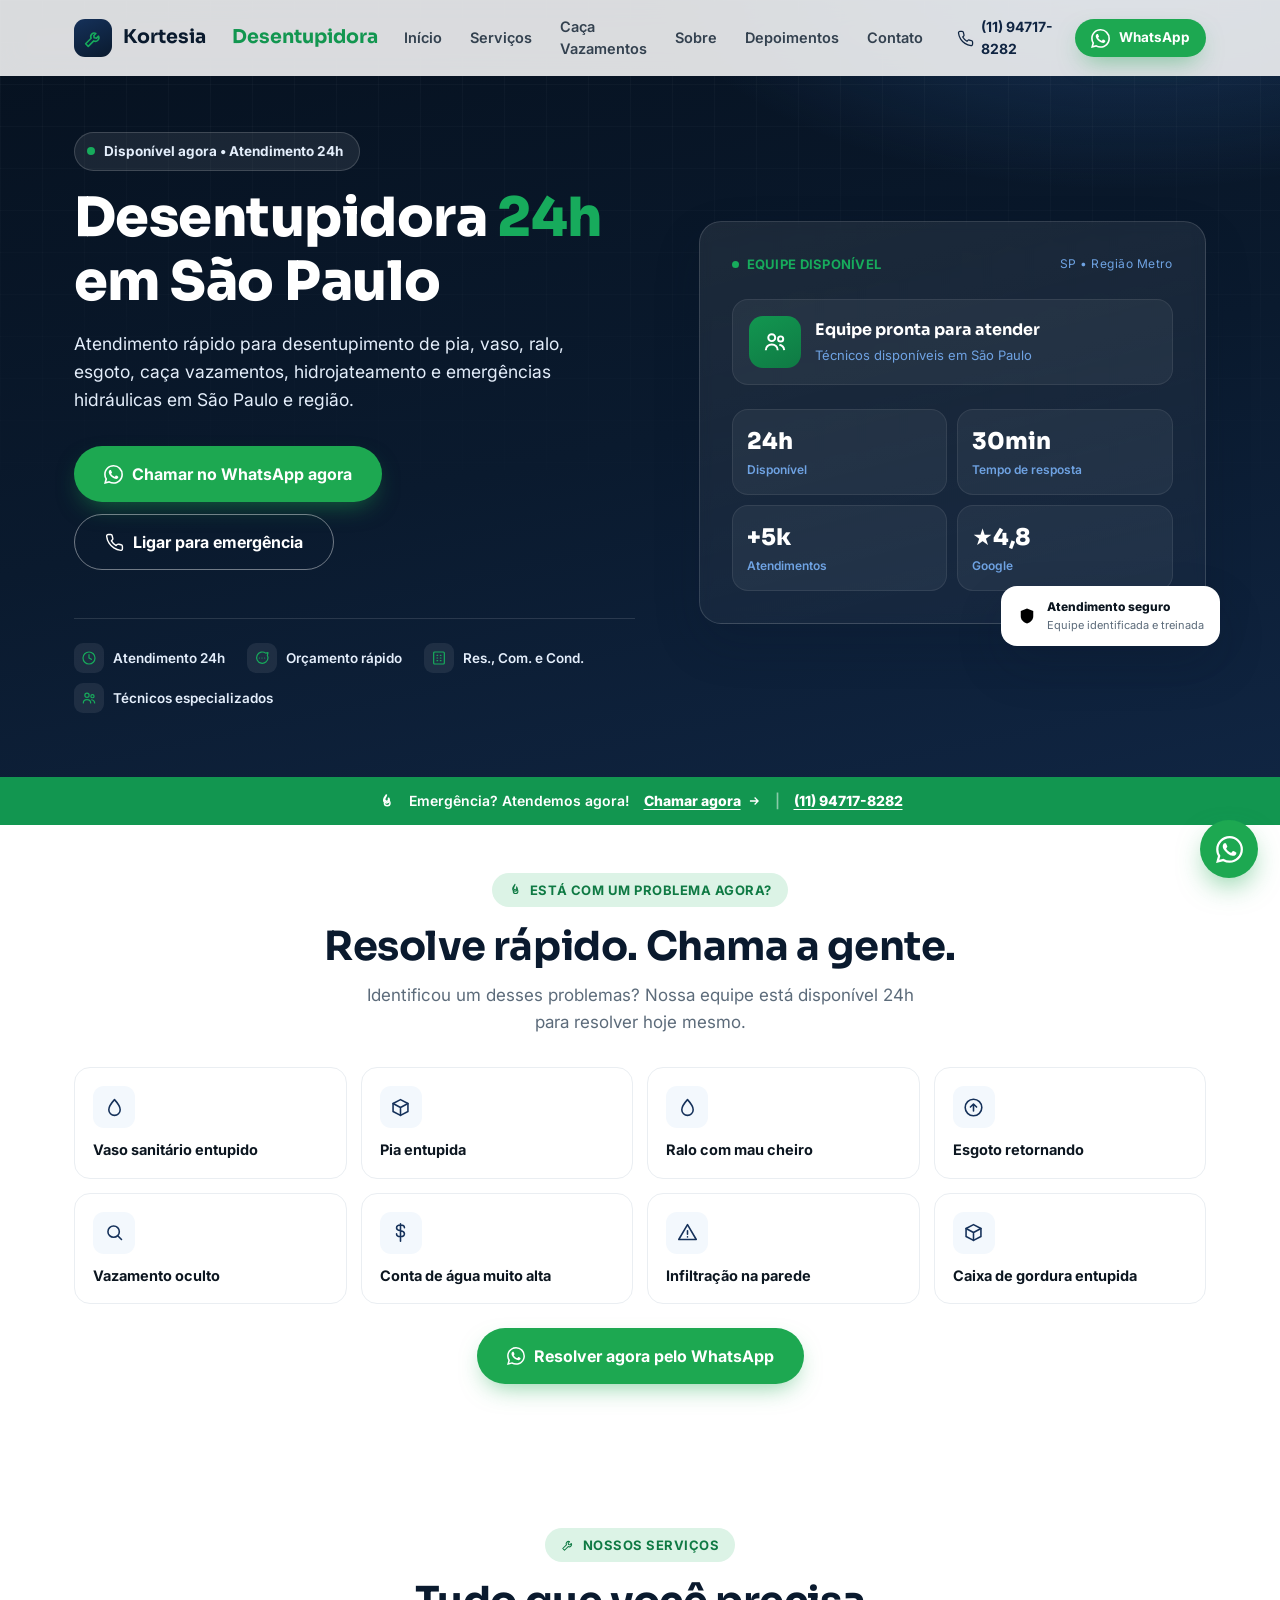
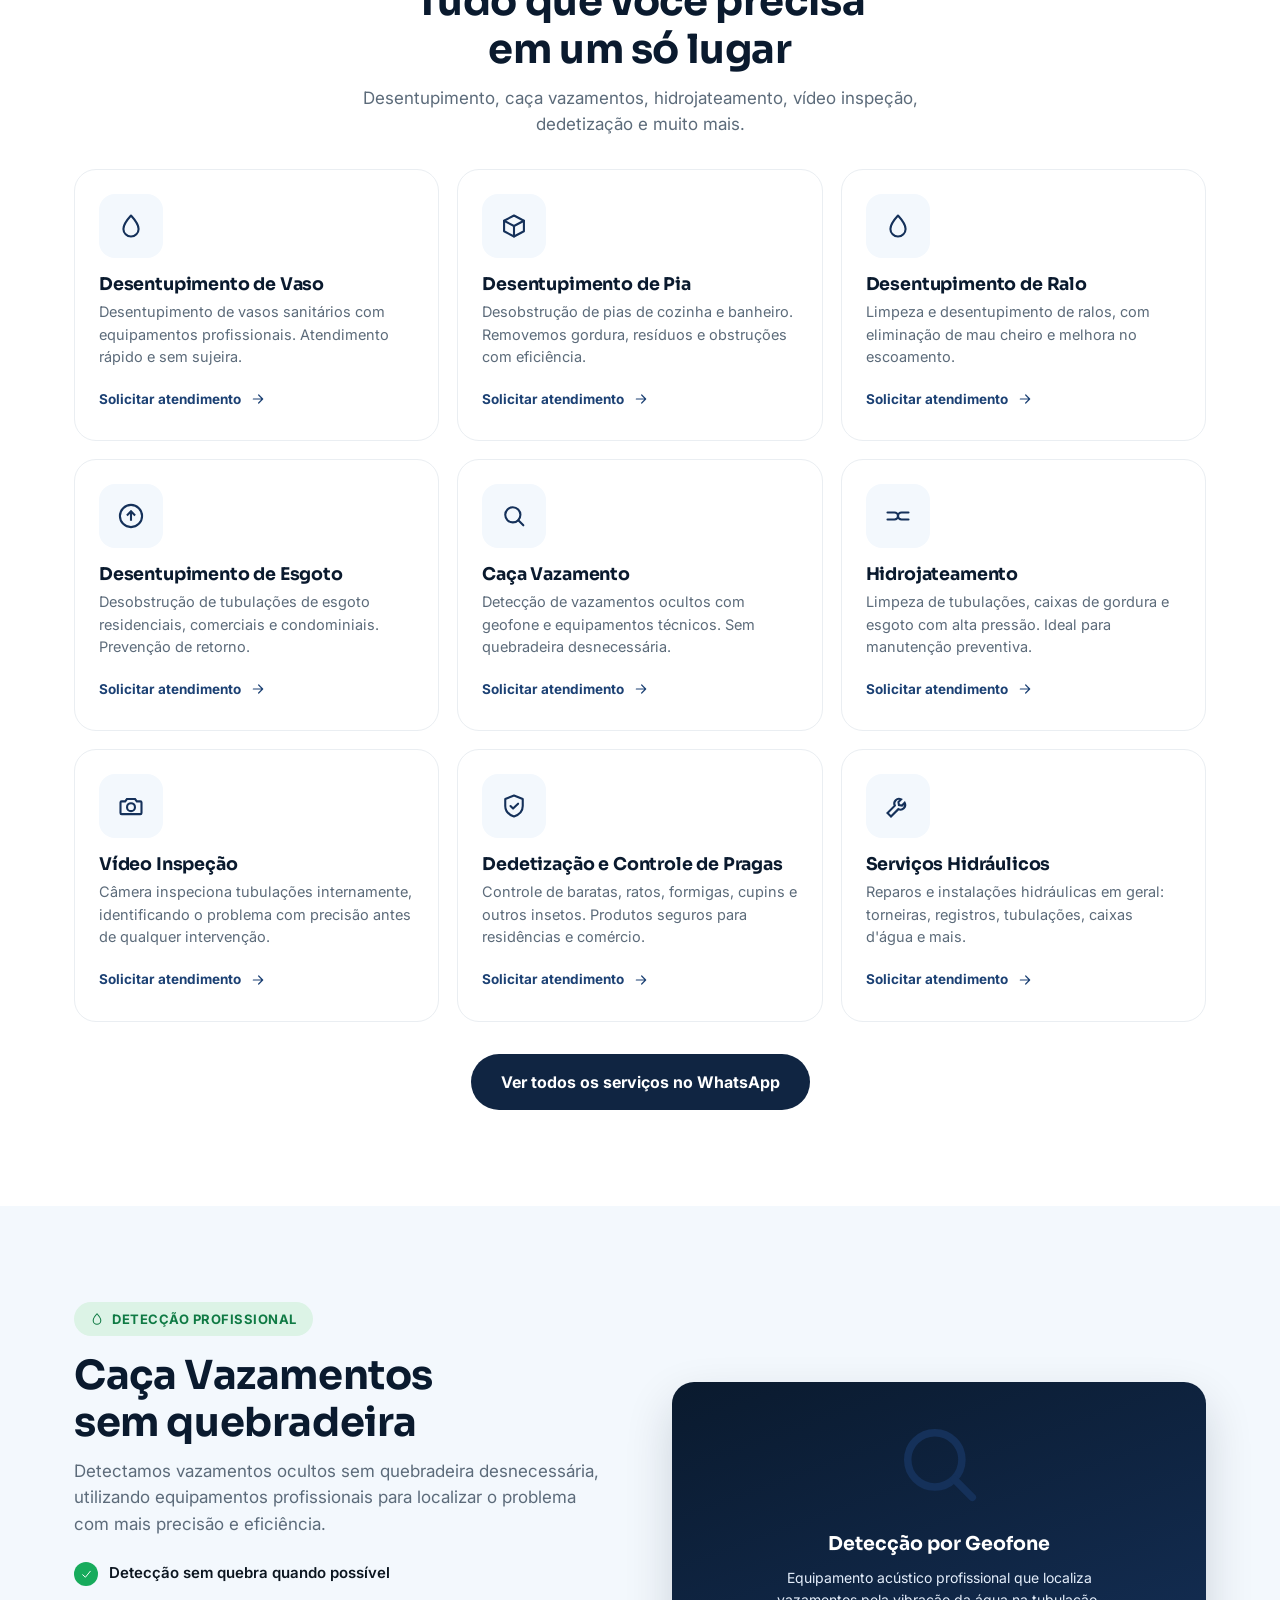
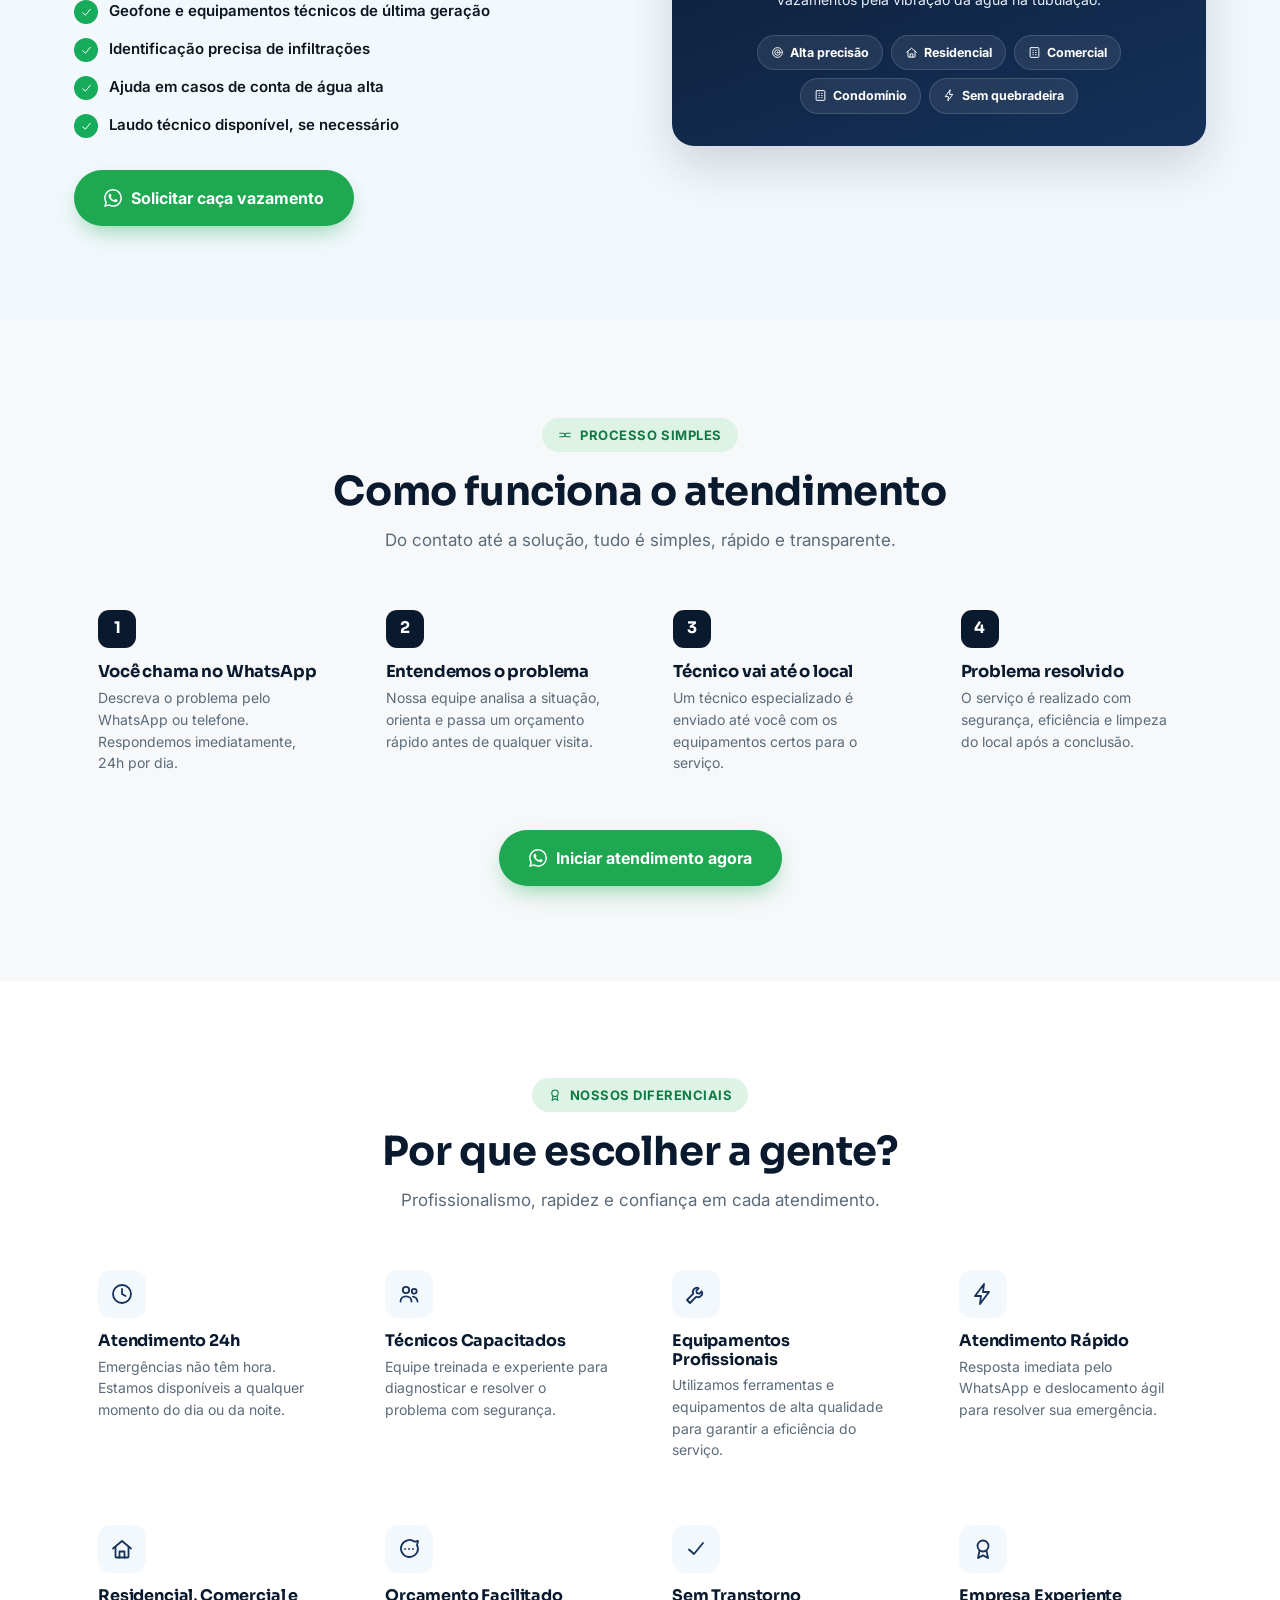
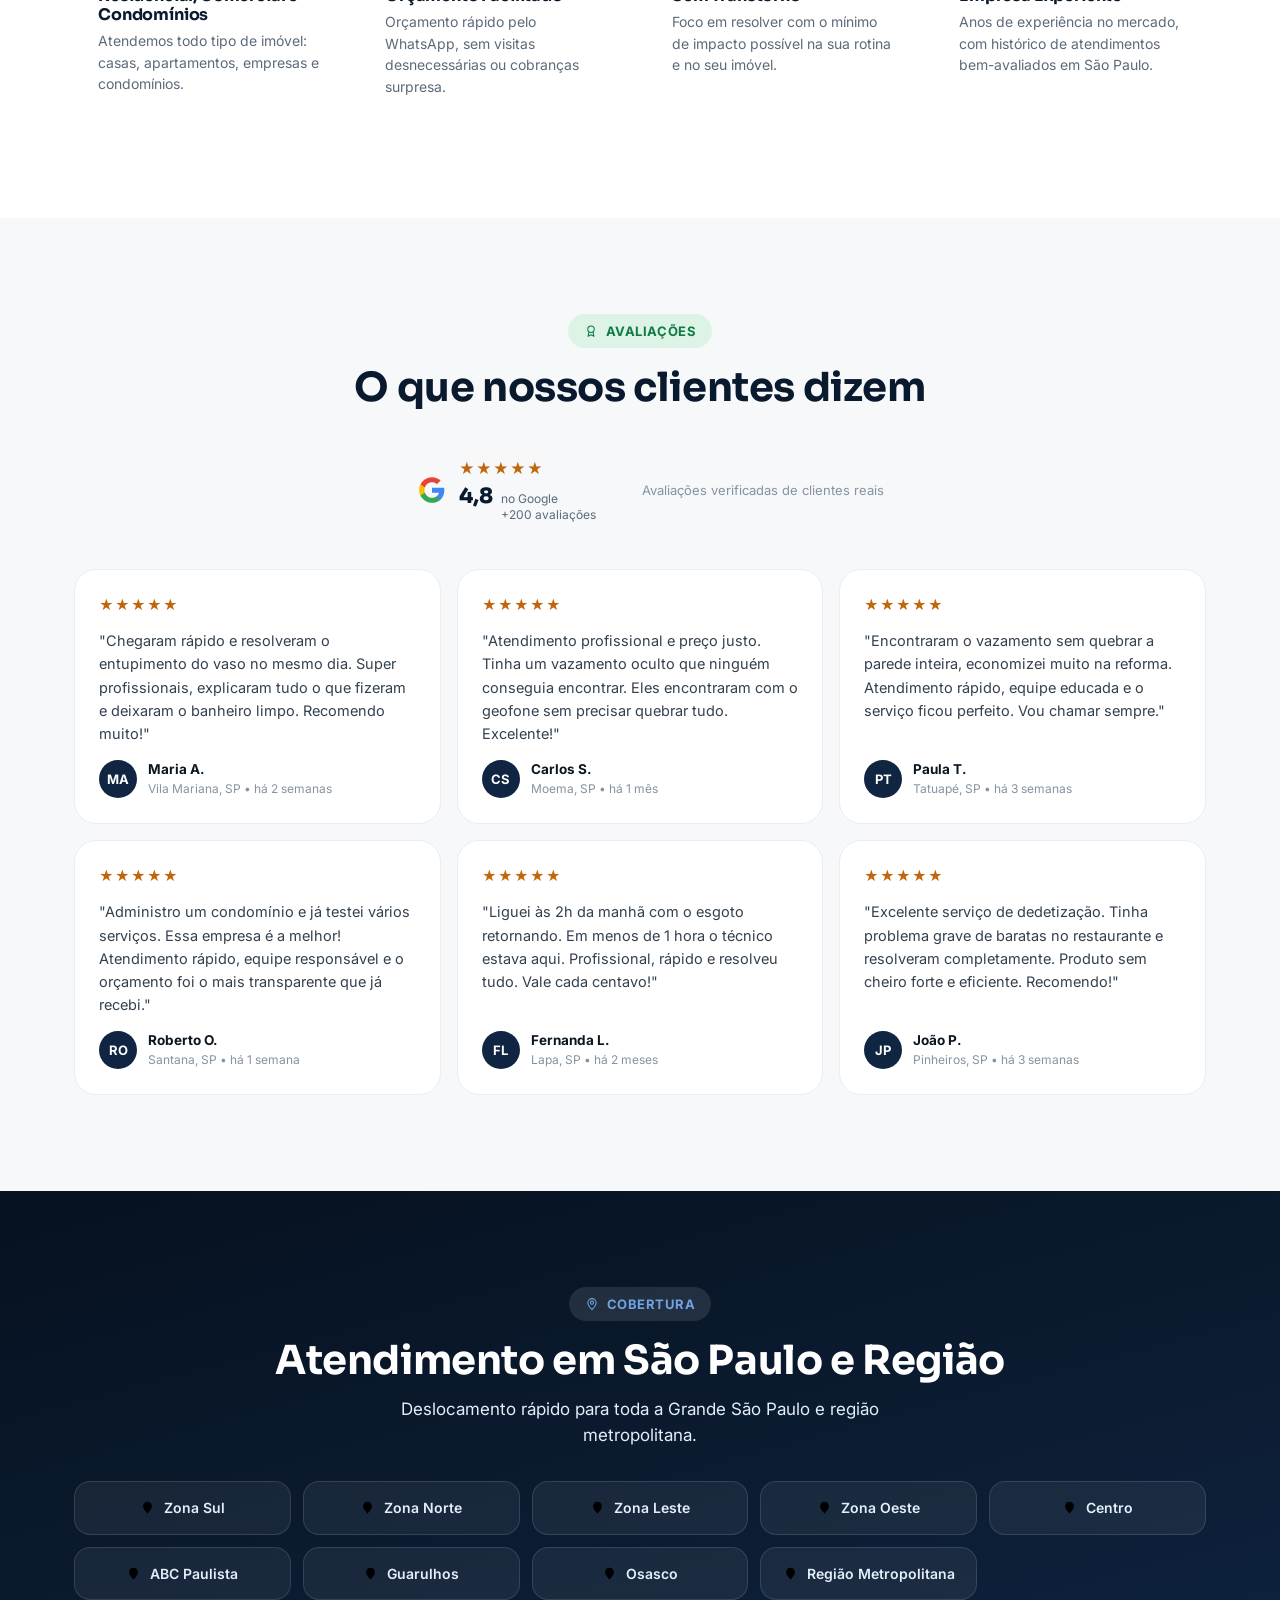
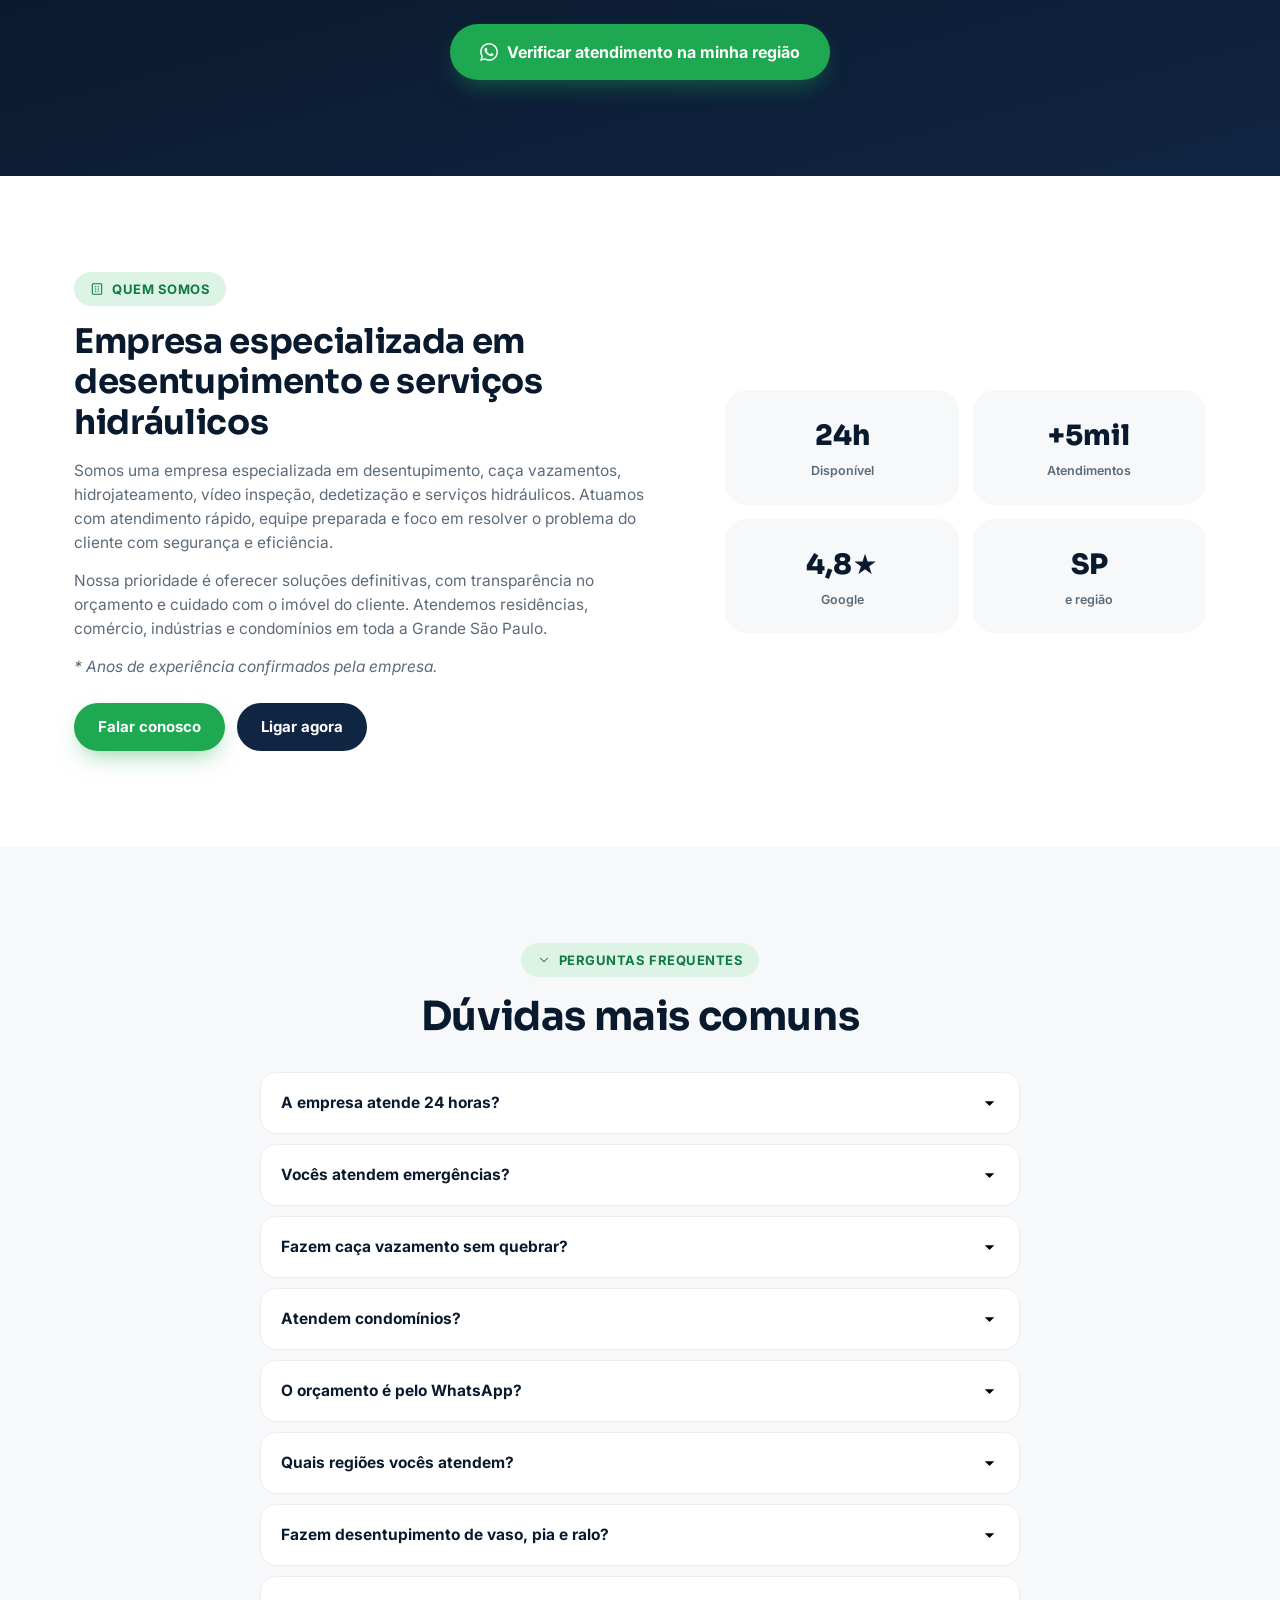
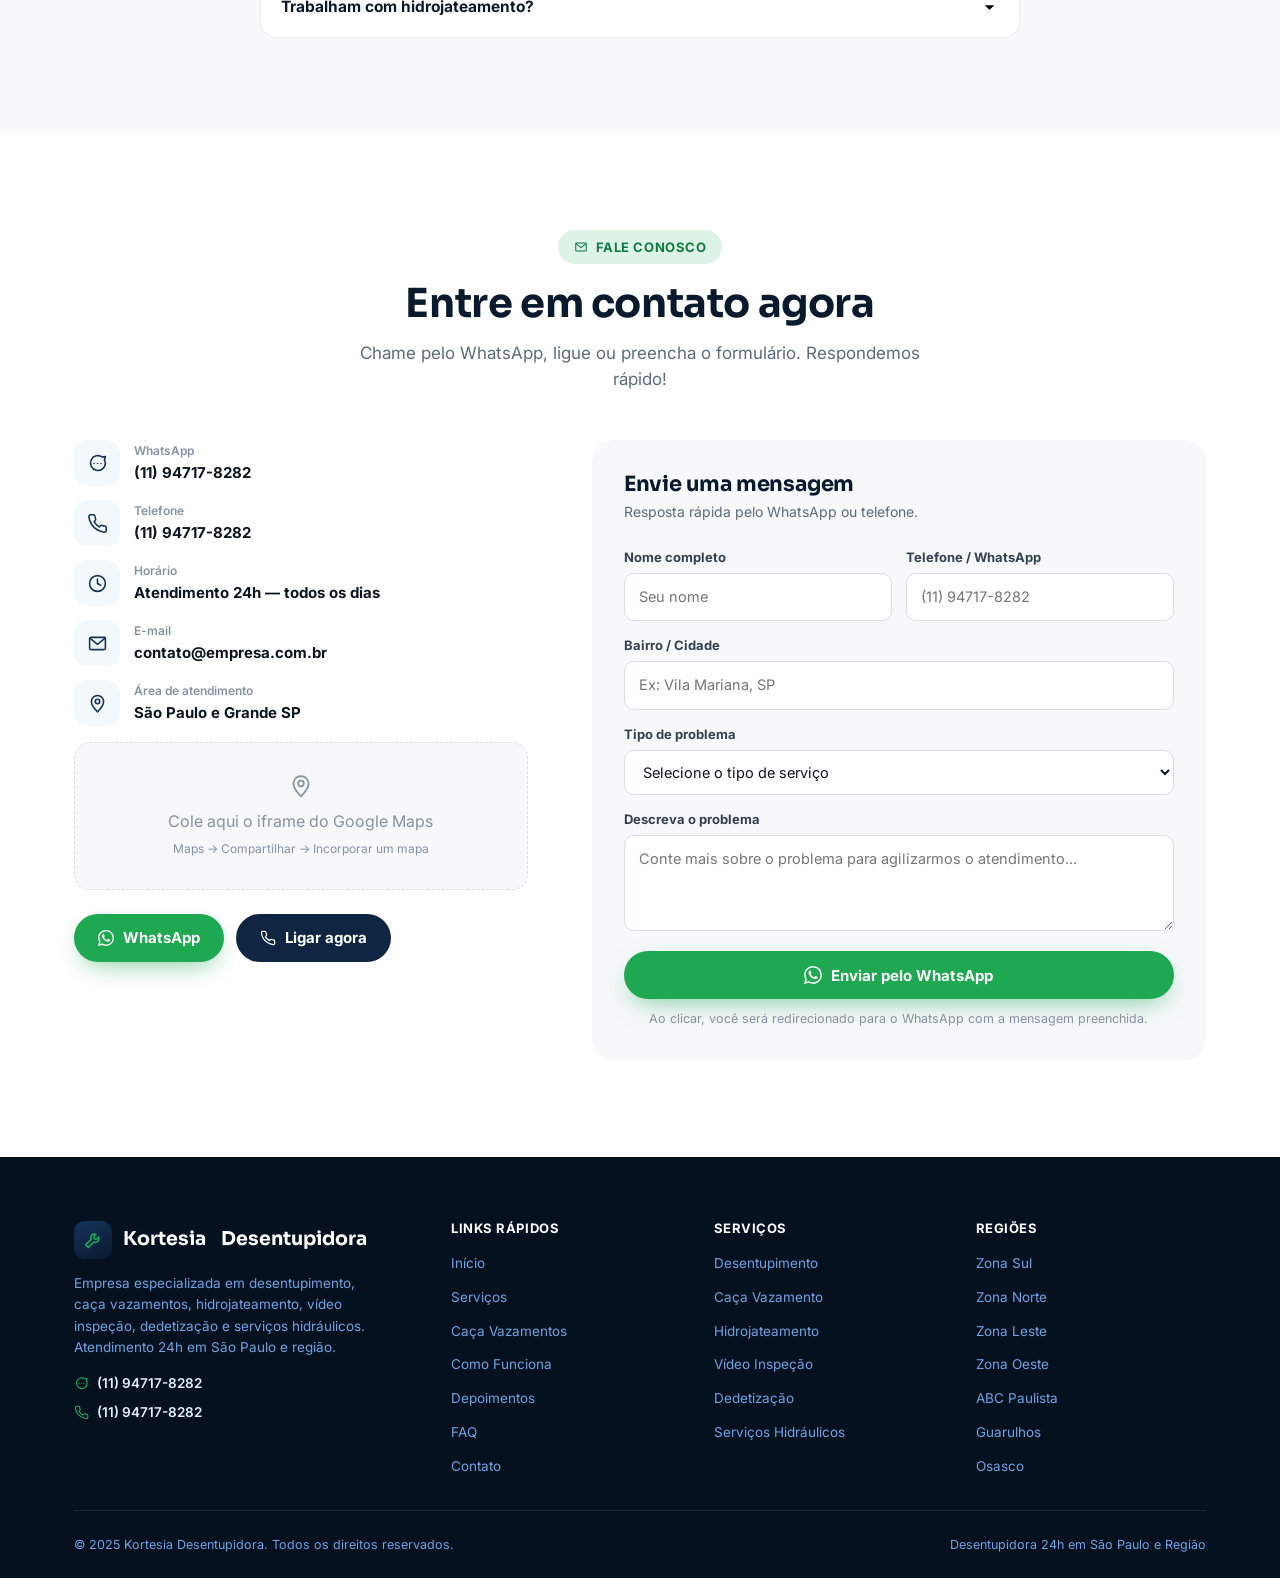
==== index.html @ 4e8996d7 "primeiro commit" ====
<!DOCTYPE html>
<html lang="pt-BR">
<head>
<meta charset="UTF-8" />
<meta name="viewport" content="width=device-width, initial-scale=1.0" />
<meta name="description" content="Desentupidora 24h em São Paulo. Desentupimento de vaso, pia, ralo, esgoto, caça vazamentos, hidrojateamento, vídeo inspeção e dedetização. Atendimento emergencial." />
<meta name="keywords" content="desentupidora 24h São Paulo, desentupidora perto de mim, caça vazamento São Paulo, desentupimento de vaso, desentupimento de pia, hidrojateamento, dedetização, controle de pragas, emergência hidráulica" />
<meta name="robots" content="index, follow" />
<meta property="og:title" content="Kortesia Desentupidora | Atendimento 24h em São Paulo" />
<meta property="og:description" content="Desentupimento, caça vazamentos, hidrojateamento e dedetização. Atendimento 24h em São Paulo e região." />
<meta property="og:type" content="website" />
<title>Kortesia Desentupidora | Atendimento 24h em São Paulo</title>
<link rel="preconnect" href="https://fonts.googleapis.com" />
<link rel="preconnect" href="https://fonts.gstatic.com" crossorigin />
<link href="https://fonts.googleapis.com/css2?family=Sora:wght@500;600;700;800&family=Inter:wght@400;500;600;700;800&display=swap" rel="stylesheet" />

<link rel="stylesheet" href="./src/css/variables.css" />
<link rel="stylesheet" href="./src/css/reset.css" />
<link rel="stylesheet" href="./src/css/base.css" />
<link rel="stylesheet" href="./src/css/layout.css" />
<link rel="stylesheet" href="./src/css/components.css" />
<link rel="stylesheet" href="./src/css/home.css" />
<link rel="stylesheet" href="./src/css/responsive.css" />
</head>
<body>

<!-- ============================================================
     SPRITE DE ÍCONES (SVG reutilizáveis — substitui emojis)
============================================================ -->
<svg class="u-inline-style-1" aria-hidden="true">
  <symbol id="i-clock" viewBox="0 0 24 24"><circle cx="12" cy="12" r="9"/><path d="M12 7v5l3.5 2"/></symbol>
  <symbol id="i-chat" viewBox="0 0 24 24"><path d="M21 11.5a8.5 8.5 0 1 1-3.4-6.8L21 4l-1 4.3a8.4 8.4 0 0 1 1 3.2Z"/><path d="M8 12h.01M12 12h.01M16 12h.01"/></symbol>
  <symbol id="i-phone" viewBox="0 0 24 24"><path d="M22 16.92v3a2 2 0 0 1-2.18 2 19.79 19.79 0 0 1-8.63-3.07 19.5 19.5 0 0 1-6-6A19.79 19.79 0 0 1 2.12 4.18 2 2 0 0 1 4.11 2h3a2 2 0 0 1 2 1.72c.13.96.36 1.9.7 2.81a2 2 0 0 1-.45 2.11L8.09 9.91a16 16 0 0 0 6 6l1.27-1.27a2 2 0 0 1 2.11-.45c.91.34 1.85.57 2.81.7A2 2 0 0 1 22 16.92Z"/></symbol>
  <symbol id="i-building" viewBox="0 0 24 24"><rect x="4" y="3" width="16" height="18" rx="1.5"/><path d="M9 8h1M14 8h1M9 12h1M14 12h1M9 16h1M14 16h1"/></symbol>
  <symbol id="i-users" viewBox="0 0 24 24"><circle cx="9" cy="8" r="3.2"/><path d="M3.5 19.5c0-3 2.5-5.2 5.5-5.2s5.5 2.2 5.5 5.2"/><circle cx="17.2" cy="9.2" r="2.4"/><path d="M16 14.6c2.4.4 4.2 2.2 4.5 4.9"/></symbol>
  <symbol id="i-tool" viewBox="0 0 24 24"><path d="M14.7 6.3a4 4 0 0 0-5.4 5.4L3 18l3 3 6.3-6.3a4 4 0 0 0 5.4-5.4l-2.3 2.3-2.6-.4-.4-2.6 2.3-2.3Z"/></symbol>
  <symbol id="i-bolt" viewBox="0 0 24 24"><path d="M13 2 4 14h6l-1 8 9-12h-6l1-8Z"/></symbol>
  <symbol id="i-home" viewBox="0 0 24 24"><path d="M3 11.5 12 4l9 7.5"/><path d="M5.5 10v9.5A1 1 0 0 0 6.5 20.5h11a1 1 0 0 0 1-1V10"/><path d="M9.5 20.5v-6h5v6"/></symbol>
  <symbol id="i-check" viewBox="0 0 24 24"><path d="M5 12.5 10 17l9-11"/></symbol>
  <symbol id="i-shield" viewBox="0 0 24 24"><path d="M12 3 4.5 6v6c0 5 3.5 7.6 7.5 9 4-1.4 7.5-4 7.5-9V6L12 3Z"/><path d="M9 12l2.2 2.2L15.5 10"/></symbol>
  <symbol id="i-award" viewBox="0 0 24 24"><circle cx="12" cy="9" r="5.5"/><path d="M8.5 13.8 7 21l5-2.6L17 21l-1.5-7.2"/></symbol>
  <symbol id="i-search" viewBox="0 0 24 24"><circle cx="11" cy="11" r="6.5"/><path d="M20 20l-4.3-4.3"/></symbol>
  <symbol id="i-droplet" viewBox="0 0 24 24"><path d="M12 3s6.5 7.1 6.5 11.5a6.5 6.5 0 0 1-13 0C5.5 10.1 12 3 12 3Z"/></symbol>
  <symbol id="i-alert" viewBox="0 0 24 24"><path d="M12 3 2 20h20L12 3Z"/><path d="M12 10v4M12 17h.01"/></symbol>
  <symbol id="i-dollar" viewBox="0 0 24 24"><path d="M12 2v20M16.5 6.5c0-1.9-2-3-4.5-3s-4.5 1.3-4.5 3.3 2 2.7 4.5 3.2 4.5 1.3 4.5 3.3-2 3.3-4.5 3.3-4.5-1.1-4.5-3"/></symbol>
  <symbol id="i-box" viewBox="0 0 24 24"><path d="M3.5 7.5 12 3l8.5 4.5v9L12 21l-8.5-4.5v-9Z"/><path d="M3.5 7.5 12 12l8.5-4.5M12 12v9"/></symbol>
  <symbol id="i-arrowup" viewBox="0 0 24 24"><circle cx="12" cy="12" r="9.5"/><path d="M12 16V8M8.5 11.5 12 8l3.5 3.5"/></symbol>
  <symbol id="i-camera" viewBox="0 0 24 24"><path d="M4 8h3l1.5-2h7L17 8h3a1 1 0 0 1 1 1v9a1 1 0 0 1-1 1H4a1 1 0 0 1-1-1V9a1 1 0 0 1 1-1Z"/><circle cx="12" cy="13" r="3.4"/></symbol>
  <symbol id="i-mail" viewBox="0 0 24 24"><rect x="3" y="5" width="18" height="14" rx="1.5"/><path d="M4 6.5 12 13l8-6.5"/></symbol>
  <symbol id="i-pin" viewBox="0 0 24 24"><path d="M12 21.5S5 14.8 5 9.8a7 7 0 0 1 14 0c0 5-7 11.7-7 11.7Z"/><circle cx="12" cy="9.7" r="2.6"/></symbol>
  <symbol id="i-chevron" viewBox="0 0 24 24"><path d="M6 9l6 6 6-6"/></symbol>
  <symbol id="i-arrow-right" viewBox="0 0 24 24"><path d="M5 12h14M13 6l6 6-6 6"/></symbol>
  <symbol id="i-cpipe" viewBox="0 0 24 24"><path d="M3 9h6a3 3 0 0 1 3 3v0a3 3 0 0 0 3 3h6"/><path d="M3 15h6a3 3 0 0 0 3-3v0a3 3 0 0 1 3-3h6"/></symbol>
  <symbol id="i-target" viewBox="0 0 24 24"><circle cx="12" cy="12" r="9"/><circle cx="12" cy="12" r="5"/><circle cx="12" cy="12" r="1"/></symbol>
  <symbol id="i-fire" viewBox="0 0 24 24"><path d="M12 2c-1.2 3-4 4.4-4 8a4 4 0 0 0 8 0c0-1.6-.7-2.5-1.3-3.4.6 2 .2 3.4-1 4.4a2.6 2.6 0 0 1-4.2-2c0-2.3 2.5-4.2 2.5-7Z"/><path d="M9 14a4 4 0 1 0 8 0c0-1-.4-1.8-.9-2.6"/></symbol>
  <symbol id="i-whatsapp" viewBox="0 0 24 24" fill="currentColor"><path d="M17.472 14.382c-.297-.149-1.758-.867-2.03-.967-.273-.099-.471-.148-.67.15-.197.297-.767.966-.94 1.164-.173.199-.347.223-.644.075-.297-.15-1.255-.463-2.39-1.475-.883-.788-1.48-1.761-1.653-2.059-.173-.297-.018-.458.13-.606.134-.133.298-.347.446-.52.149-.174.198-.298.298-.497.099-.198.05-.371-.025-.52-.075-.149-.669-1.612-.916-2.207-.242-.579-.487-.5-.669-.51-.173-.008-.371-.01-.57-.01-.198 0-.52.074-.792.372-.272.297-1.04 1.016-1.04 2.479 0 1.462 1.065 2.875 1.213 3.074.149.198 2.096 3.2 5.077 4.487.709.306 1.262.489 1.694.625.712.227 1.36.195 1.871.118.571-.085 1.758-.719 2.006-1.413.248-.694.248-1.289.173-1.413-.074-.124-.272-.198-.57-.347m-5.421 7.403h-.004a9.87 9.87 0 0 1-5.031-1.378l-.361-.214-3.741.982.998-3.648-.235-.374a9.86 9.86 0 0 1-1.51-5.26c.001-5.45 4.436-9.884 9.888-9.884 2.64 0 5.122 1.03 6.988 2.898a9.825 9.825 0 0 1 2.893 6.994c-.003 5.45-4.437 9.884-9.885 9.884m8.413-18.297A11.815 11.815 0 0 0 12.05 0C5.495 0 .16 5.335.157 11.892c0 2.096.547 4.142 1.588 5.945L.057 24l6.305-1.654a11.882 11.882 0 0 0 5.683 1.448h.005c6.554 0 11.89-5.335 11.893-11.893a11.821 11.821 0 0 0-3.48-8.413Z"/></symbol>
</svg>

<!-- ============================================================
     HEADER FIXO
============================================================ -->
<header id="header">
  <div class="container">
    <div class="header-inner">
      <a href="#hero" class="logo" aria-label="Ir para o início">
        <div class="logo-icon"><svg class="ico u-inline-style-2"><use href="#i-tool"/></svg></div>
        <span>Kortesia</span>&nbsp;<span class="accent">Desentupidora</span>
      </a>

      <nav aria-label="Menu principal">
        <a href="#hero">Início</a>
        <a href="#services">Serviços</a>
        <a href="#leak">Caça Vazamentos</a>
        <a href="#about">Sobre</a>
        <a href="#testimonials">Depoimentos</a>
        <a href="#contact">Contato</a>
      </nav>

      <div class="header-actions">
        <a href="#" data-phone-link class="header-phone" aria-label="Ligar agora">
          <svg class="ico"><use href="#i-phone"/></svg>
          <span data-phone-display></span>
        </a>
        <a href="#" data-whatsapp-message="Olá! Preciso de um orçamento." class="btn btn-whatsapp btn-sm" target="_blank" rel="noopener">
          <svg class="ico u-inline-style-3"><use href="#i-whatsapp"/></svg>
          <span>WhatsApp</span>
        </a>
        <button class="hamburger" id="hamburger" aria-label="Abrir menu" aria-expanded="false" aria-controls="mobileMenu">
          <span></span><span></span><span></span>
        </button>
      </div>
    </div>
  </div>
</header>

<!-- Mobile Menu -->
<div class="mobile-menu" id="mobileMenu" role="navigation" aria-label="Menu mobile" aria-hidden="true">
  <a href="#hero"><svg class="ico"><use href="#i-home"/></svg> Início</a>
  <a href="#services"><svg class="ico"><use href="#i-tool"/></svg> Serviços</a>
  <a href="#leak"><svg class="ico"><use href="#i-search"/></svg> Caça Vazamentos</a>
  <a href="#howit"><svg class="ico"><use href="#i-cpipe"/></svg> Como Funciona</a>
  <a href="#about"><svg class="ico"><use href="#i-building"/></svg> Sobre Nós</a>
  <a href="#testimonials"><svg class="ico"><use href="#i-award"/></svg> Depoimentos</a>
  <a href="#regions"><svg class="ico"><use href="#i-pin"/></svg> Regiões</a>
  <a href="#faq"><svg class="ico"><use href="#i-chevron"/></svg> FAQ</a>
  <a href="#contact"><svg class="ico"><use href="#i-mail"/></svg> Contato</a>
  <div class="mobile-menu-actions">
    <a href="#" data-whatsapp-message="Olá! Preciso de um orçamento." class="btn btn-whatsapp" target="_blank" rel="noopener">
      <svg class="ico u-inline-style-3"><use href="#i-whatsapp"/></svg> Chamar no WhatsApp
    </a>
    <a href="#" data-phone-link class="btn btn-phone">
      <svg class="ico"><use href="#i-phone"/></svg> Ligar agora: <span data-phone-display></span>
    </a>
  </div>
</div>

<!-- ============================================================
     HERO
============================================================ -->
<section id="hero">
  <div class="container">
    <div class="hero-inner">
      <div class="hero-content">
        <div class="hero-badge">
          <span class="dot"></span>
          Disponível agora • Atendimento 24h
        </div>

        <h1>Desentupidora <span>24h</span><br>em São Paulo</h1>

        <p class="hero-sub">
          Atendimento rápido para desentupimento de pia, vaso, ralo, esgoto, caça vazamentos, hidrojateamento e emergências hidráulicas em São Paulo e região.
        </p>

        <div class="hero-ctas">
          <a href="#" data-whatsapp-message="Olá! Preciso de atendimento urgente." class="btn btn-whatsapp btn-lg" target="_blank" rel="noopener">
            <svg class="u-inline-style-4"><use href="#i-whatsapp"/></svg>
            Chamar no WhatsApp agora
          </a>
          <a href="#" data-phone-link class="btn btn-outline btn-lg">
            <svg class="ico"><use href="#i-phone"/></svg>
            Ligar para emergência
          </a>
        </div>

        <div class="trust-badges">
          <div class="trust-item"><div class="trust-icon"><svg class="ico u-inline-style-5"><use href="#i-clock"/></svg></div>Atendimento 24h</div>
          <div class="trust-item"><div class="trust-icon"><svg class="ico u-inline-style-5"><use href="#i-chat"/></svg></div>Orçamento rápido</div>
          <div class="trust-item"><div class="trust-icon"><svg class="ico u-inline-style-5"><use href="#i-building"/></svg></div>Res., Com. e Cond.</div>
          <div class="trust-item"><div class="trust-icon"><svg class="ico u-inline-style-5"><use href="#i-users"/></svg></div>Técnicos especializados</div>
        </div>
      </div>

      <div class="hero-visual" aria-hidden="true">
        <div class="hero-card-main">
          <div class="panel-top">
            <div class="panel-status"><span class="dot"></span>EQUIPE DISPONÍVEL</div>
            <div class="panel-id">SP • Região Metro</div>
          </div>
          <div class="panel-tech">
            <div class="panel-tech-avatar"><svg class="u-inline-style-6"><use href="#i-users"/></svg></div>
            <div>
              <div class="panel-tech-title">Equipe pronta para atender</div>
              <div class="panel-tech-sub">Técnicos disponíveis em São Paulo</div>
            </div>
          </div>
          <div class="hero-stat-grid">
            <div class="hero-stat"><div class="num">24h</div><div class="lbl">Disponível</div></div>
            <div class="hero-stat"><div class="num">30min</div><div class="lbl">Tempo de resposta</div></div>
            <div class="hero-stat"><div class="num">+5k</div><div class="lbl">Atendimentos</div></div>
            <div class="hero-stat"><div class="num">★4,8</div><div class="lbl">Google</div></div>
          </div>
        </div>
        <div class="hero-card-float">
          <svg><use href="#i-shield"/></svg>
          <div><div class="t">Atendimento seguro</div><div class="s">Equipe identificada e treinada</div></div>
        </div>
      </div>
    </div>
  </div>
</section>

<!-- Urgency Strip -->
<div class="urgency-strip">
  <div class="urgency-inner">
    <svg class="u-inline-style-7"><use href="#i-fire"/></svg>
    <span>Emergência? Atendemos agora!</span>
    <a href="#" data-whatsapp-message="Emergência! Preciso de atendimento imediato." target="_blank" rel="noopener" class="urgency-link">
      Chamar agora <svg class="u-inline-style-8"><use href="#i-arrow-right"/></svg>
    </a>
    <span class="urgency-divider">|</span>
    <a href="#" data-phone-link class="urgency-phone"><span data-phone-display></span></a>
  </div>
</div>

<!-- ============================================================
     SEÇÃO DE EMERGÊNCIA
============================================================ -->
<section id="emergency" class="section-sm">
  <div class="container">
    <div class="text-center section-head">
      <div class="eyebrow"><svg class="ico u-inline-style-9"><use href="#i-fire"/></svg>Está com um problema agora?</div>
      <h2 class="section-title">Resolve rápido. Chama a gente.</h2>
      <p class="section-subtitle section-subtitle--center">
        Identificou um desses problemas? Nossa equipe está disponível 24h para resolver hoje mesmo.
      </p>
    </div>

    <div class="emergency-grid reveal-stagger reveal">
      <div class="emergency-card"><div class="emergency-card-icon"><svg class="ico"><use href="#i-droplet"/></svg></div><div class="emergency-card-text">Vaso sanitário entupido</div></div>
      <div class="emergency-card"><div class="emergency-card-icon"><svg class="ico"><use href="#i-box"/></svg></div><div class="emergency-card-text">Pia entupida</div></div>
      <div class="emergency-card"><div class="emergency-card-icon"><svg class="ico"><use href="#i-droplet"/></svg></div><div class="emergency-card-text">Ralo com mau cheiro</div></div>
      <div class="emergency-card"><div class="emergency-card-icon"><svg class="ico"><use href="#i-arrowup"/></svg></div><div class="emergency-card-text">Esgoto retornando</div></div>
      <div class="emergency-card"><div class="emergency-card-icon"><svg class="ico"><use href="#i-search"/></svg></div><div class="emergency-card-text">Vazamento oculto</div></div>
      <div class="emergency-card"><div class="emergency-card-icon"><svg class="ico"><use href="#i-dollar"/></svg></div><div class="emergency-card-text">Conta de água muito alta</div></div>
      <div class="emergency-card"><div class="emergency-card-icon"><svg class="ico"><use href="#i-alert"/></svg></div><div class="emergency-card-text">Infiltração na parede</div></div>
      <div class="emergency-card"><div class="emergency-card-icon"><svg class="ico"><use href="#i-box"/></svg></div><div class="emergency-card-text">Caixa de gordura entupida</div></div>
    </div>

    <div class="text-center mt-32">
      <a href="#" data-whatsapp-message="Olá! Tenho um problema e preciso de ajuda." class="btn btn-whatsapp btn-lg" target="_blank" rel="noopener">
        <svg class="u-inline-style-10"><use href="#i-whatsapp"/></svg>
        Resolver agora pelo WhatsApp
      </a>
    </div>
  </div>
</section>

<!-- ============================================================
     SERVIÇOS
============================================================ -->
<section id="services" class="section">
  <div class="container">
    <div class="text-center section-head">
      <div class="eyebrow"><svg class="ico u-inline-style-9"><use href="#i-tool"/></svg>Nossos Serviços</div>
      <h2 class="section-title">Tudo que você precisa<br>em um só lugar</h2>
      <p class="section-subtitle section-subtitle--center">
        Desentupimento, caça vazamentos, hidrojateamento, vídeo inspeção, dedetização e muito mais.
      </p>
    </div>

    <div class="services-grid reveal-stagger reveal">
      <div class="service-card">
        <div class="service-icon-wrap"><svg class="ico"><use href="#i-droplet"/></svg></div>
        <h3>Desentupimento de Vaso</h3>
        <p>Desentupimento de vasos sanitários com equipamentos profissionais. Atendimento rápido e sem sujeira.</p>
        <a href="#" data-whatsapp-message="Preciso de desentupimento de vaso sanitário." class="btn btn-ghost btn-sm" target="_blank" rel="noopener">Solicitar atendimento <svg class="ico"><use href="#i-arrow-right"/></svg></a>
      </div>

      <div class="service-card">
        <div class="service-icon-wrap"><svg class="ico"><use href="#i-box"/></svg></div>
        <h3>Desentupimento de Pia</h3>
        <p>Desobstrução de pias de cozinha e banheiro. Removemos gordura, resíduos e obstruções com eficiência.</p>
        <a href="#" data-whatsapp-message="Preciso de desentupimento de pia." class="btn btn-ghost btn-sm" target="_blank" rel="noopener">Solicitar atendimento <svg class="ico"><use href="#i-arrow-right"/></svg></a>
      </div>

      <div class="service-card">
        <div class="service-icon-wrap"><svg class="ico"><use href="#i-droplet"/></svg></div>
        <h3>Desentupimento de Ralo</h3>
        <p>Limpeza e desentupimento de ralos, com eliminação de mau cheiro e melhora no escoamento.</p>
        <a href="#" data-whatsapp-message="Preciso de desentupimento de ralo." class="btn btn-ghost btn-sm" target="_blank" rel="noopener">Solicitar atendimento <svg class="ico"><use href="#i-arrow-right"/></svg></a>
      </div>

      <div class="service-card">
        <div class="service-icon-wrap"><svg class="u-inline-style-11"><use href="#i-arrowup"/></svg></div>
        <h3>Desentupimento de Esgoto</h3>
        <p>Desobstrução de tubulações de esgoto residenciais, comerciais e condominiais. Prevenção de retorno.</p>
        <a href="#" data-whatsapp-message="Preciso de desentupimento de esgoto." class="btn btn-ghost btn-sm" target="_blank" rel="noopener">Solicitar atendimento <svg class="ico"><use href="#i-arrow-right"/></svg></a>
      </div>

      <div class="service-card">
        <div class="service-icon-wrap"><svg class="ico"><use href="#i-search"/></svg></div>
        <h3>Caça Vazamento</h3>
        <p>Detecção de vazamentos ocultos com geofone e equipamentos técnicos. Sem quebradeira desnecessária.</p>
        <a href="#" data-whatsapp-message="Preciso de caça vazamento." class="btn btn-ghost btn-sm" target="_blank" rel="noopener">Solicitar atendimento <svg class="ico"><use href="#i-arrow-right"/></svg></a>
      </div>

      <div class="service-card">
        <div class="service-icon-wrap"><svg class="ico"><use href="#i-cpipe"/></svg></div>
        <h3>Hidrojateamento</h3>
        <p>Limpeza de tubulações, caixas de gordura e esgoto com alta pressão. Ideal para manutenção preventiva.</p>
        <a href="#" data-whatsapp-message="Preciso de hidrojateamento." class="btn btn-ghost btn-sm" target="_blank" rel="noopener">Solicitar atendimento <svg class="ico"><use href="#i-arrow-right"/></svg></a>
      </div>

      <div class="service-card">
        <div class="service-icon-wrap"><svg class="u-inline-style-11"><use href="#i-camera"/></svg></div>
        <h3>Vídeo Inspeção</h3>
        <p>Câmera inspeciona tubulações internamente, identificando o problema com precisão antes de qualquer intervenção.</p>
        <a href="#" data-whatsapp-message="Preciso de vídeo inspeção." class="btn btn-ghost btn-sm" target="_blank" rel="noopener">Solicitar atendimento <svg class="ico"><use href="#i-arrow-right"/></svg></a>
      </div>

      <div class="service-card">
        <div class="service-icon-wrap"><svg class="ico"><use href="#i-shield"/></svg></div>
        <h3>Dedetização e Controle de Pragas</h3>
        <p>Controle de baratas, ratos, formigas, cupins e outros insetos. Produtos seguros para residências e comércio.</p>
        <a href="#" data-whatsapp-message="Preciso de dedetização." class="btn btn-ghost btn-sm" target="_blank" rel="noopener">Solicitar atendimento <svg class="ico"><use href="#i-arrow-right"/></svg></a>
      </div>

      <div class="service-card">
        <div class="service-icon-wrap"><svg class="u-inline-style-11"><use href="#i-tool"/></svg></div>
        <h3>Serviços Hidráulicos</h3>
        <p>Reparos e instalações hidráulicas em geral: torneiras, registros, tubulações, caixas d'água e mais.</p>
        <a href="#" data-whatsapp-message="Preciso de serviços hidráulicos." class="btn btn-ghost btn-sm" target="_blank" rel="noopener">Solicitar atendimento <svg class="ico"><use href="#i-arrow-right"/></svg></a>
      </div>
    </div>

    <div class="text-center mt-40">
      <a href="#" data-whatsapp-message="Olá! Gostaria de saber mais sobre os serviços." class="btn btn-phone btn-lg" target="_blank" rel="noopener">
        Ver todos os serviços no WhatsApp
      </a>
    </div>
  </div>
</section>

<!-- ============================================================
     CAÇA VAZAMENTOS
============================================================ -->
<section id="leak" class="section">
  <div class="container">
    <div class="leak-inner">
      <div class="leak-content reveal">
        <div class="eyebrow"><svg class="ico u-inline-style-9"><use href="#i-droplet"/></svg>Detecção Profissional</div>
        <h2 class="section-title">Caça Vazamentos<br>sem quebradeira</h2>
        <p class="section-subtitle">
          Detectamos vazamentos ocultos sem quebradeira desnecessária, utilizando equipamentos profissionais para localizar o problema com mais precisão e eficiência.
        </p>

        <div class="leak-benefits">
          <div class="leak-benefit"><div class="leak-check"><svg class="ico u-inline-style-12"><use href="#i-check"/></svg></div><span>Detecção sem quebra quando possível</span></div>
          <div class="leak-benefit"><div class="leak-check"><svg class="ico u-inline-style-12"><use href="#i-check"/></svg></div><span>Geofone e equipamentos técnicos de última geração</span></div>
          <div class="leak-benefit"><div class="leak-check"><svg class="ico u-inline-style-12"><use href="#i-check"/></svg></div><span>Identificação precisa de infiltrações</span></div>
          <div class="leak-benefit"><div class="leak-check"><svg class="ico u-inline-style-12"><use href="#i-check"/></svg></div><span>Ajuda em casos de conta de água alta</span></div>
          <div class="leak-benefit"><div class="leak-check"><svg class="ico u-inline-style-12"><use href="#i-check"/></svg></div><span>Laudo técnico disponível, se necessário</span></div>
        </div>

        <a href="#" data-whatsapp-message="Preciso de caça vazamento." class="btn btn-whatsapp btn-lg" target="_blank" rel="noopener">
          <svg class="u-inline-style-10"><use href="#i-whatsapp"/></svg>
          Solicitar caça vazamento
        </a>
      </div>

      <div class="leak-visual reveal" aria-hidden="true">
        <svg class="leak-visual-img"><use href="#i-search"/></svg>
        <div class="leak-visual-title">Detecção por Geofone</div>
        <div class="leak-visual-text">
          Equipamento acústico profissional que localiza vazamentos pela vibração da água na tubulação.
        </div>
        <div class="leak-tags">
          <span class="leak-tag"><svg class="ico u-inline-style-12"><use href="#i-target"/></svg>Alta precisão</span>
          <span class="leak-tag"><svg class="ico u-inline-style-12"><use href="#i-home"/></svg>Residencial</span>
          <span class="leak-tag"><svg class="ico u-inline-style-12"><use href="#i-building"/></svg>Comercial</span>
          <span class="leak-tag"><svg class="ico u-inline-style-12"><use href="#i-building"/></svg>Condomínio</span>
          <span class="leak-tag"><svg class="ico u-inline-style-12"><use href="#i-bolt"/></svg>Sem quebradeira</span>
        </div>
      </div>
    </div>
  </div>
</section>

<!-- ============================================================
     COMO FUNCIONA
============================================================ -->
<section id="howit" class="section u-inline-style-13">
  <div class="container">
    <div class="text-center section-head">
      <div class="eyebrow"><svg class="ico u-inline-style-9"><use href="#i-cpipe"/></svg>Processo simples</div>
      <h2 class="section-title">Como funciona o atendimento</h2>
      <p class="section-subtitle section-subtitle--center">
        Do contato até a solução, tudo é simples, rápido e transparente.
      </p>
    </div>

    <div class="steps reveal-stagger reveal">
      <div class="step-card"><div class="step-num">1</div><h3>Você chama no WhatsApp</h3><p>Descreva o problema pelo WhatsApp ou telefone. Respondemos imediatamente, 24h por dia.</p></div>
      <div class="step-card"><div class="step-num">2</div><h3>Entendemos o problema</h3><p>Nossa equipe analisa a situação, orienta e passa um orçamento rápido antes de qualquer visita.</p></div>
      <div class="step-card"><div class="step-num">3</div><h3>Técnico vai até o local</h3><p>Um técnico especializado é enviado até você com os equipamentos certos para o serviço.</p></div>
      <div class="step-card"><div class="step-num">4</div><h3>Problema resolvido</h3><p>O serviço é realizado com segurança, eficiência e limpeza do local após a conclusão.</p></div>
    </div>

    <div class="text-center mt-40">
      <a href="#" data-whatsapp-message="Olá! Quero solicitar um atendimento." class="btn btn-whatsapp btn-lg" target="_blank" rel="noopener">
        <svg class="u-inline-style-10"><use href="#i-whatsapp"/></svg>
        Iniciar atendimento agora
      </a>
    </div>
  </div>
</section>

<!-- ============================================================
     POR QUE ESCOLHER
============================================================ -->
<section id="why" class="section">
  <div class="container">
    <div class="text-center section-head">
      <div class="eyebrow"><svg class="ico u-inline-style-9"><use href="#i-award"/></svg>Nossos Diferenciais</div>
      <h2 class="section-title">Por que escolher a gente?</h2>
      <p class="section-subtitle section-subtitle--center">
        Profissionalismo, rapidez e confiança em cada atendimento.
      </p>
    </div>

    <div class="why-grid reveal-stagger reveal">
      <div class="why-card"><div class="why-icon"><svg class="ico"><use href="#i-clock"/></svg></div><h3>Atendimento 24h</h3><p>Emergências não têm hora. Estamos disponíveis a qualquer momento do dia ou da noite.</p></div>
      <div class="why-card"><div class="why-icon"><svg class="ico"><use href="#i-users"/></svg></div><h3>Técnicos Capacitados</h3><p>Equipe treinada e experiente para diagnosticar e resolver o problema com segurança.</p></div>
      <div class="why-card"><div class="why-icon"><svg class="ico"><use href="#i-tool"/></svg></div><h3>Equipamentos Profissionais</h3><p>Utilizamos ferramentas e equipamentos de alta qualidade para garantir a eficiência do serviço.</p></div>
      <div class="why-card"><div class="why-icon"><svg class="ico"><use href="#i-bolt"/></svg></div><h3>Atendimento Rápido</h3><p>Resposta imediata pelo WhatsApp e deslocamento ágil para resolver sua emergência.</p></div>
      <div class="why-card"><div class="why-icon"><svg class="ico"><use href="#i-home"/></svg></div><h3>Residencial, Comercial e Condomínios</h3><p>Atendemos todo tipo de imóvel: casas, apartamentos, empresas e condomínios.</p></div>
      <div class="why-card"><div class="why-icon"><svg class="ico"><use href="#i-chat"/></svg></div><h3>Orçamento Facilitado</h3><p>Orçamento rápido pelo WhatsApp, sem visitas desnecessárias ou cobranças surpresa.</p></div>
      <div class="why-card"><div class="why-icon"><svg class="ico"><use href="#i-check"/></svg></div><h3>Sem Transtorno</h3><p>Foco em resolver com o mínimo de impacto possível na sua rotina e no seu imóvel.</p></div>
      <div class="why-card"><div class="why-icon"><svg class="ico"><use href="#i-award"/></svg></div><h3>Empresa Experiente</h3><p>Anos de experiência no mercado, com histórico de atendimentos bem-avaliados em São Paulo.</p></div>
    </div>
  </div>
</section>

<!-- ============================================================
     DEPOIMENTOS
============================================================ -->
<section id="testimonials" class="section u-inline-style-13">
  <div class="container">
    <div class="text-center section-head">
      <div class="eyebrow"><svg class="ico u-inline-style-9"><use href="#i-award"/></svg>Avaliações</div>
      <h2 class="section-title">O que nossos clientes dizem</h2>
    </div>

    <div class="rating-bar reveal mt-32">
      <div class="google-badge">
        <svg width="28" height="28" viewBox="0 0 24 24"><path fill="#4285F4" d="M22.56 12.25c0-.78-.07-1.53-.2-2.25H12v4.26h5.92c-.26 1.37-1.04 2.53-2.21 3.31v2.77h3.57c2.08-1.92 3.28-4.74 3.28-8.09z"/><path fill="#34A853" d="M12 23c2.97 0 5.46-.98 7.28-2.66l-3.57-2.77c-.98.66-2.23 1.06-3.71 1.06-2.86 0-5.29-1.93-6.16-4.53H2.18v2.84C3.99 20.53 7.7 23 12 23z"/><path fill="#FBBC05" d="M5.84 14.09c-.22-.66-.35-1.36-.35-2.09s.13-1.43.35-2.09V7.07H2.18C1.43 8.55 1 10.22 1 12s.43 3.45 1.18 4.93l2.85-2.22.81-.62z"/><path fill="#EA4335" d="M12 5.38c1.62 0 3.06.56 4.21 1.64l3.15-3.15C17.45 2.09 14.97 1 12 1 7.7 1 3.99 3.47 2.18 7.07l3.66 2.84c.87-2.6 3.3-4.53 6.16-4.53z"/></svg>
        <div>
          <div class="stars">★★★★★</div>
          <div class="google-score-row"><span class="google-score">4,8</span><span class="google-lbl">no Google<br>+200 avaliações</span></div>
        </div>
      </div>
      <p class="rating-note">Avaliações verificadas de clientes reais</p>
    </div>

    <div class="reviews-grid reveal-stagger reveal">
      <div class="review-card">
        <div class="review-stars">★★★★★</div>
        <p class="review-text">"Chegaram rápido e resolveram o entupimento do vaso no mesmo dia. Super profissionais, explicaram tudo o que fizeram e deixaram o banheiro limpo. Recomendo muito!"</p>
        <div class="review-author"><div class="review-avatar">MA</div><div><div class="review-name">Maria A.</div><div class="review-date">Vila Mariana, SP • há 2 semanas</div></div></div>
      </div>
      <div class="review-card">
        <div class="review-stars">★★★★★</div>
        <p class="review-text">"Atendimento profissional e preço justo. Tinha um vazamento oculto que ninguém conseguia encontrar. Eles encontraram com o geofone sem precisar quebrar tudo. Excelente!"</p>
        <div class="review-author"><div class="review-avatar">CS</div><div><div class="review-name">Carlos S.</div><div class="review-date">Moema, SP • há 1 mês</div></div></div>
      </div>
      <div class="review-card">
        <div class="review-stars">★★★★★</div>
        <p class="review-text">"Encontraram o vazamento sem quebrar a parede inteira, economizei muito na reforma. Atendimento rápido, equipe educada e o serviço ficou perfeito. Vou chamar sempre."</p>
        <div class="review-author"><div class="review-avatar">PT</div><div><div class="review-name">Paula T.</div><div class="review-date">Tatuapé, SP • há 3 semanas</div></div></div>
      </div>
      <div class="review-card">
        <div class="review-stars">★★★★★</div>
        <p class="review-text">"Administro um condomínio e já testei vários serviços. Essa empresa é a melhor! Atendimento rápido, equipe responsável e o orçamento foi o mais transparente que já recebi."</p>
        <div class="review-author"><div class="review-avatar">RO</div><div><div class="review-name">Roberto O.</div><div class="review-date">Santana, SP • há 1 semana</div></div></div>
      </div>
      <div class="review-card">
        <div class="review-stars">★★★★★</div>
        <p class="review-text">"Liguei às 2h da manhã com o esgoto retornando. Em menos de 1 hora o técnico estava aqui. Profissional, rápido e resolveu tudo. Vale cada centavo!"</p>
        <div class="review-author"><div class="review-avatar">FL</div><div><div class="review-name">Fernanda L.</div><div class="review-date">Lapa, SP • há 2 meses</div></div></div>
      </div>
      <div class="review-card">
        <div class="review-stars">★★★★★</div>
        <p class="review-text">"Excelente serviço de dedetização. Tinha problema grave de baratas no restaurante e resolveram completamente. Produto sem cheiro forte e eficiente. Recomendo!"</p>
        <div class="review-author"><div class="review-avatar">JP</div><div><div class="review-name">João P.</div><div class="review-date">Pinheiros, SP • há 3 semanas</div></div></div>
      </div>
    </div>
  </div>
</section>

<!-- ============================================================
     REGIÕES ATENDIDAS
============================================================ -->
<section id="regions" class="section">
  <div class="container">
    <div class="text-center section-head">
      <div class="eyebrow eyebrow--light"><svg class="ico u-inline-style-9"><use href="#i-pin"/></svg>Cobertura</div>
      <h2 class="section-title section-title--light">Atendimento em São Paulo e Região</h2>
      <p class="section-subtitle section-subtitle--center section-subtitle--light">
        Deslocamento rápido para toda a Grande São Paulo e região metropolitana.
      </p>
    </div>

    <div class="regions-grid reveal-stagger reveal">
      <div class="region-card"><svg><use href="#i-pin"/></svg>Zona Sul</div>
      <div class="region-card"><svg><use href="#i-pin"/></svg>Zona Norte</div>
      <div class="region-card"><svg><use href="#i-pin"/></svg>Zona Leste</div>
      <div class="region-card"><svg><use href="#i-pin"/></svg>Zona Oeste</div>
      <div class="region-card"><svg><use href="#i-pin"/></svg>Centro</div>
      <div class="region-card"><svg><use href="#i-pin"/></svg>ABC Paulista</div>
      <div class="region-card"><svg><use href="#i-pin"/></svg>Guarulhos</div>
      <div class="region-card"><svg><use href="#i-pin"/></svg>Osasco</div>
      <div class="region-card"><svg><use href="#i-pin"/></svg>Região Metropolitana</div>
    </div>

    <div class="text-center mt-32">
      <a href="#" data-whatsapp-message="Quero verificar atendimento na minha região." class="btn btn-whatsapp btn-lg" target="_blank" rel="noopener">
        <svg class="u-inline-style-10"><use href="#i-whatsapp"/></svg>
        Verificar atendimento na minha região
      </a>
    </div>
  </div>
</section>

<!-- ============================================================
     SOBRE A EMPRESA
============================================================ -->
<section id="about" class="section">
  <div class="container">
    <div class="about-inner">
      <div class="about-text reveal">
        <div class="eyebrow"><svg class="ico u-inline-style-9"><use href="#i-building"/></svg>Quem Somos</div>
        <h2>Empresa especializada em desentupimento e serviços hidráulicos</h2>
        <p>
          Somos uma empresa especializada em desentupimento, caça vazamentos, hidrojateamento, vídeo inspeção, dedetização e serviços hidráulicos. Atuamos com atendimento rápido, equipe preparada e foco em resolver o problema do cliente com segurança e eficiência.
        </p>
        <p>
          Nossa prioridade é oferecer soluções definitivas, com transparência no orçamento e cuidado com o imóvel do cliente. Atendemos residências, comércio, indústrias e condomínios em toda a Grande São Paulo.
        </p>
        <p class="about-note">* Anos de experiência confirmados pela empresa.</p>

        <div class="about-actions">
          <a href="#" data-whatsapp-message="Olá! Quero saber mais sobre a empresa." class="btn btn-whatsapp" target="_blank" rel="noopener">Falar conosco</a>
          <a href="#" data-phone-link class="btn btn-phone">Ligar agora</a>
        </div>
      </div>

      <div class="about-numbers reveal">
        <div class="about-stat"><div class="num">24h</div><div class="lbl">Disponível</div></div>
        <div class="about-stat"><div class="num">+5mil</div><div class="lbl">Atendimentos</div></div>
        <div class="about-stat"><div class="num">4,8★</div><div class="lbl">Google</div></div>
        <div class="about-stat"><div class="num">SP</div><div class="lbl">e região</div></div>
      </div>
    </div>
  </div>
</section>

<!-- ============================================================
     FAQ
============================================================ -->
<section id="faq" class="section u-inline-style-13">
  <div class="container">
    <div class="text-center section-head">
      <div class="eyebrow"><svg class="ico u-inline-style-9"><use href="#i-chevron"/></svg>Perguntas Frequentes</div>
      <h2 class="section-title">Dúvidas mais comuns</h2>
    </div>

    <div class="faq-list reveal">
      <div class="faq-item">
        <button type="button" class="faq-q" aria-expanded="false">A empresa atende 24 horas?<svg class="faq-arrow"><use href="#i-chevron"/></svg></button>
        <div class="faq-a"><div class="faq-a-inner">Sim! Atendemos 24 horas por dia, 7 dias por semana, incluindo feriados. Entendemos que problemas hidráulicos são emergências e não esperam hora marcada.</div></div>
      </div>
      <div class="faq-item">
        <button type="button" class="faq-q" aria-expanded="false">Vocês atendem emergências?<svg class="faq-arrow"><use href="#i-chevron"/></svg></button>
        <div class="faq-a"><div class="faq-a-inner">Sim, especialmente emergências! Esgoto retornando, vaso entupido, vazamento ativo — priorizamos esses chamados e enviamos técnico o mais rápido possível.</div></div>
      </div>
      <div class="faq-item">
        <button type="button" class="faq-q" aria-expanded="false">Fazem caça vazamento sem quebrar?<svg class="faq-arrow"><use href="#i-chevron"/></svg></button>
        <div class="faq-a"><div class="faq-a-inner">Sempre que possível, sim! Utilizamos geofone e equipamentos de detecção acústica que permitem localizar o vazamento sem demolição desnecessária. A quebra só é feita quando realmente necessário, e no ponto exato.</div></div>
      </div>
      <div class="faq-item">
        <button type="button" class="faq-q" aria-expanded="false">Atendem condomínios?<svg class="faq-arrow"><use href="#i-chevron"/></svg></button>
        <div class="faq-a"><div class="faq-a-inner">Sim! Temos experiência em atendimento para condomínios residenciais e comerciais, com contrato de manutenção preventiva disponível para síndicos e administradoras.</div></div>
      </div>
      <div class="faq-item">
        <button type="button" class="faq-q" aria-expanded="false">O orçamento é pelo WhatsApp?<svg class="faq-arrow"><use href="#i-chevron"/></svg></button>
        <div class="faq-a"><div class="faq-a-inner">Sim! O orçamento é feito rapidamente pelo WhatsApp. Descreva o problema, envie fotos se possível, e nossa equipe passa uma estimativa de valor antes de qualquer visita.</div></div>
      </div>
      <div class="faq-item">
        <button type="button" class="faq-q" aria-expanded="false">Quais regiões vocês atendem?<svg class="faq-arrow"><use href="#i-chevron"/></svg></button>
        <div class="faq-a"><div class="faq-a-inner">Atendemos toda a Grande São Paulo: Zona Sul, Norte, Leste, Oeste, Centro, ABC Paulista, Guarulhos, Osasco e região metropolitana. Consulte disponibilidade para sua área pelo WhatsApp.</div></div>
      </div>
      <div class="faq-item">
        <button type="button" class="faq-q" aria-expanded="false">Fazem desentupimento de vaso, pia e ralo?<svg class="faq-arrow"><use href="#i-chevron"/></svg></button>
        <div class="faq-a"><div class="faq-a-inner">Sim! Desentupimento de vaso sanitário, pia de cozinha, pia de banheiro, ralos, caixas de gordura e esgoto em geral são nossos serviços mais solicitados. Atendemos com agilidade.</div></div>
      </div>
      <div class="faq-item">
        <button type="button" class="faq-q" aria-expanded="false">Trabalham com hidrojateamento?<svg class="faq-arrow"><use href="#i-chevron"/></svg></button>
        <div class="faq-a"><div class="faq-a-inner">Sim! O hidrojateamento é feito com equipamento de alta pressão e é ideal para limpeza de tubulações de esgoto, caixas de gordura, galerias e manutenção preventiva em condomínios e comércio.</div></div>
      </div>
    </div>
  </div>
</section>

<!-- ============================================================
     CONTATO
============================================================ -->
<section id="contact" class="section">
  <div class="container">
    <div class="text-center mb-48">
      <div class="eyebrow"><svg class="ico u-inline-style-9"><use href="#i-mail"/></svg>Fale Conosco</div>
      <h2 class="section-title">Entre em contato agora</h2>
      <p class="section-subtitle section-subtitle--center">
        Chame pelo WhatsApp, ligue ou preencha o formulário. Respondemos rápido!
      </p>
    </div>

    <div class="contact-inner">
      <div>
        <div class="contact-info reveal">
          <div class="contact-item"><div class="contact-item-icon"><svg class="ico"><use href="#i-chat"/></svg></div><div class="contact-item-text"><span class="lbl">WhatsApp</span><span class="val" data-phone-display></span></div></div>
          <div class="contact-item"><div class="contact-item-icon"><svg class="ico"><use href="#i-phone"/></svg></div><div class="contact-item-text"><span class="lbl">Telefone</span><span class="val" data-phone-display></span></div></div>
          <div class="contact-item"><div class="contact-item-icon"><svg class="ico"><use href="#i-clock"/></svg></div><div class="contact-item-text"><span class="lbl">Horário</span><span class="val">Atendimento 24h — todos os dias</span></div></div>
          <div class="contact-item"><div class="contact-item-icon"><svg class="ico"><use href="#i-mail"/></svg></div><div class="contact-item-text"><span class="lbl">E-mail</span><span class="val">contato@empresa.com.br</span></div></div>
          <div class="contact-item"><div class="contact-item-icon"><svg class="ico"><use href="#i-pin"/></svg></div><div class="contact-item-text"><span class="lbl">Área de atendimento</span><span class="val">São Paulo e Grande SP</span></div></div>
        </div>

        <div class="map-placeholder mt-20">
          <svg class="u-inline-style-14"><use href="#i-pin"/></svg>
          <span>Cole aqui o iframe do Google Maps</span>
          <span class="map-placeholder-hint">Maps → Compartilhar → Incorporar um mapa</span>
        </div>

        <div class="contact-actions">
          <a href="#" data-whatsapp-message="Olá! Preciso de um atendimento." class="btn btn-whatsapp" target="_blank" rel="noopener">
            <svg class="u-inline-style-15"><use href="#i-whatsapp"/></svg> WhatsApp
          </a>
          <a href="#" data-phone-link class="btn btn-phone"><svg class="ico u-inline-style-5"><use href="#i-phone"/></svg> Ligar agora</a>
        </div>
      </div>

      <form class="contact-form reveal" id="contactForm" novalidate>
        <h3 class="contact-form-title">Envie uma mensagem</h3>
        <p class="contact-form-subtitle">Resposta rápida pelo WhatsApp ou telefone.</p>

        <div class="form-row">
          <div class="form-group"><label for="nome">Nome completo</label><input type="text" id="nome" placeholder="Seu nome" autocomplete="name" /></div>
          <div class="form-group"><label for="tel">Telefone / WhatsApp</label><input type="tel" id="tel" placeholder="" data-phone-placeholder autocomplete="tel" /></div>
        </div>

        <div class="form-group"><label for="bairro">Bairro / Cidade</label><input type="text" id="bairro" placeholder="Ex: Vila Mariana, SP" /></div>

        <div class="form-group">
          <label for="problema">Tipo de problema</label>
          <select id="problema">
            <option value="">Selecione o tipo de serviço</option>
            <option>Desentupimento de vaso sanitário</option>
            <option>Desentupimento de pia</option>
            <option>Desentupimento de ralo</option>
            <option>Desentupimento de esgoto</option>
            <option>Caça vazamento</option>
            <option>Hidrojateamento</option>
            <option>Vídeo inspeção</option>
            <option>Dedetização / Controle de pragas</option>
            <option>Serviços hidráulicos</option>
            <option>Outro</option>
          </select>
        </div>

        <div class="form-group"><label for="msg">Descreva o problema</label><textarea id="msg" placeholder="Conte mais sobre o problema para agilizarmos o atendimento..."></textarea></div>

        <button type="submit" class="btn btn-whatsapp contact-submit" data-contact-submit>
          <svg class="u-inline-style-10"><use href="#i-whatsapp"/></svg> Enviar pelo WhatsApp
        </button>
        <p class="form-note">Ao clicar, você será redirecionado para o WhatsApp com a mensagem preenchida.</p>
      </form>
    </div>
  </div>
</section>

<!-- ============================================================
     FOOTER
============================================================ -->
<footer>
  <div class="container">
    <div class="footer-grid">
      <div class="footer-brand">
        <div class="logo">
          <div class="logo-icon"><svg class="u-inline-style-16"><use href="#i-tool"/></svg></div>
          <span>Kortesia</span>&nbsp;Desentupidora
        </div>
        <p>Empresa especializada em desentupimento, caça vazamentos, hidrojateamento, vídeo inspeção, dedetização e serviços hidráulicos. Atendimento 24h em São Paulo e região.</p>
        <div class="footer-contact">
          <a href="#" data-whatsapp-message="" target="_blank" rel="noopener" class="footer-contact-link"><svg class="ico"><use href="#i-chat"/></svg><span data-phone-display></span></a>
          <a href="#" data-phone-link class="footer-contact-link"><svg class="ico"><use href="#i-phone"/></svg><span data-phone-display></span></a>
        </div>
      </div>

      <div>
        <h4>Links Rápidos</h4>
        <ul>
          <li><a href="#hero">Início</a></li>
          <li><a href="#services">Serviços</a></li>
          <li><a href="#leak">Caça Vazamentos</a></li>
          <li><a href="#howit">Como Funciona</a></li>
          <li><a href="#testimonials">Depoimentos</a></li>
          <li><a href="#faq">FAQ</a></li>
          <li><a href="#contact">Contato</a></li>
        </ul>
      </div>

      <div>
        <h4>Serviços</h4>
        <ul>
          <li><a href="#services">Desentupimento</a></li>
          <li><a href="#leak">Caça Vazamento</a></li>
          <li><a href="#services">Hidrojateamento</a></li>
          <li><a href="#services">Vídeo Inspeção</a></li>
          <li><a href="#services">Dedetização</a></li>
          <li><a href="#services">Serviços Hidráulicos</a></li>
        </ul>
      </div>

      <div>
        <h4>Regiões</h4>
        <ul>
          <li><a href="#regions">Zona Sul</a></li>
          <li><a href="#regions">Zona Norte</a></li>
          <li><a href="#regions">Zona Leste</a></li>
          <li><a href="#regions">Zona Oeste</a></li>
          <li><a href="#regions">ABC Paulista</a></li>
          <li><a href="#regions">Guarulhos</a></li>
          <li><a href="#regions">Osasco</a></li>
        </ul>
      </div>
    </div>

    <div class="footer-bottom">
      <span>© 2025 Kortesia Desentupidora. Todos os direitos reservados.</span>
      <span>Desentupidora 24h em São Paulo e Região</span>
    </div>
  </div>
</footer>

<!-- ============================================================
     ELEMENTOS FLUTUANTES
============================================================ -->
<a href="#" data-whatsapp-message="Olá! Preciso de atendimento." class="fab-whatsapp" target="_blank" rel="noopener" aria-label="Chamar no WhatsApp">
  <svg class="u-inline-style-17"><use href="#i-whatsapp"/></svg>
  <span class="fab-tooltip">Chamar no WhatsApp</span>
</a>

<div class="mobile-bar" role="navigation" aria-label="Ações rápidas mobile">
  <a href="#" data-whatsapp-message="Olá! Preciso de atendimento." class="btn btn-whatsapp" target="_blank" rel="noopener">
    <svg class="u-inline-style-15"><use href="#i-whatsapp"/></svg> WhatsApp
  </a>
  <a href="#" data-phone-link class="btn btn-phone"><svg class="ico u-inline-style-5"><use href="#i-phone"/></svg> Ligar agora</a>
</div>

<script defer src="./src/js/config.js"></script>
<script defer src="./src/js/whatsapp.js"></script>
<script defer src="./src/js/menu.js"></script>
<script defer src="./src/js/faq.js"></script>
<script defer src="./src/js/scroll.js"></script>
<script defer src="./src/js/form.js"></script>
<script defer src="./src/js/main.js"></script>
<script type="module" src="./src/js/main.js"></script>
</body>
</html>
---- src/css/variables.css ----
/* Variaveis de design */
:root{
  /* Brand — navy/petróleo (confiança técnica) + verde sinal (disponibilidade) */
  --navy-950:#06111f;
  --navy-900:#0a1a2e;
  --navy-800:#102542;
  --navy-700:#15315a;
  --navy-600:#1c4174;
  --navy-500:#27548f;
  --blue-400:#3f7fd1;
  --blue-300:#6fa3e3;
  --blue-100:#e4eefb;
  --blue-50:#f3f8fd;

  --signal-700:#0f7a44;
  --signal-600:#129650;
  --signal-500:#17ab5c;
  --signal-100:#dcf3e6;

  --wa-600:#1da851;
  --wa-700:#168a42;

  --amber-600:#c2660c;
  --amber-100:#fdedd9;

  --ink-900:#0c1620;
  --ink-700:#33414f;
  --ink-500:#5c6b7a;
  --ink-400:#8593a1;
  --ink-200:#d7dee5;
  --ink-100:#eaeef2;
  --ink-50:#f6f8fa;
  --white:#ffffff;

  --font-display:'Sora', system-ui, sans-serif;
  --font-body:'Inter', system-ui, sans-serif;

  --space-3xs:4px;
  --space-2xs:8px;
  --space-xs:12px;
  --space-sm:16px;
  --space-md:24px;
  --space-lg:32px;
  --space-xl:48px;
  --space-2xl:64px;
  --space-3xl:96px;

  --radius-sm:10px;
  --radius-md:16px;
  --radius-lg:22px;
  --radius-pill:999px;

  --shadow-sm:0 1px 2px rgba(10,26,46,.06), 0 1px 3px rgba(10,26,46,.08);
  --shadow-md:0 8px 24px rgba(10,26,46,.10);
  --shadow-lg:0 20px 48px rgba(10,26,46,.16);
  --shadow-card:0 1px 2px rgba(10,26,46,.04), 0 12px 28px rgba(10,26,46,.07);

  --ease:cubic-bezier(.32,.08,.24,1);
  --dur:220ms;

  --container:1180px;
  --header-h:76px;
}
---- src/css/base.css ----
/* Base, tipografia e utilitarios */
body{
  font-family:var(--font-body);
  color:var(--ink-900);
  background:var(--white);
  -webkit-font-smoothing:antialiased;
  line-height:1.55;
}
h1,h2,h3,h4{font-family:var(--font-display); color:var(--navy-900); line-height:1.18; letter-spacing:-.01em;}
.container{max-width:var(--container); margin:0 auto; padding:0 var(--space-md);}


:focus-visible{outline:3px solid var(--blue-300); outline-offset:2px; border-radius:4px;}

.section{padding:var(--space-3xl) 0;}
.section-sm{padding:var(--space-xl) 0;}


.text-center{text-align:center;}
.mt-12{margin-top:var(--space-xs);}
.mt-20{margin-top:var(--space-sm);}
.mt-32{margin-top:var(--space-md);}
.mt-40{margin-top:var(--space-lg);}
.mb-48{margin-bottom:var(--space-xl);}

.eyebrow{
  display:inline-flex; align-items:center; gap:8px;
  font-family:var(--font-body); font-weight:700; font-size:13px; letter-spacing:.04em; text-transform:uppercase;
  color:var(--signal-700); background:var(--signal-100);
  padding:7px 16px; border-radius:var(--radius-pill);
  margin-bottom:var(--space-sm);
}
.eyebrow--light{ color:var(--blue-300); background:rgba(255,255,255,.1); }
.eyebrow svg{width:15px;height:15px;}

.section-title{font-size:clamp(28px,4vw,40px); font-weight:700; margin-bottom:var(--space-xs);}
.section-title--light{color:var(--white);}
.section-subtitle{font-size:17px; color:var(--ink-500); max-width:560px; margin-top:var(--space-2xs);}
.section-subtitle--center{margin-left:auto;margin-right:auto; text-align:center;}
.section-subtitle--light{color:var(--blue-100);}
.section-head{margin-bottom:var(--space-lg);}

.ico{width:22px;height:22px;flex:none;stroke:currentColor;fill:none;stroke-width:1.8;stroke-linecap:round;stroke-linejoin:round;}
---- src/css/layout.css ----
/* Layout: header, menu e footer */
#header{
  position:fixed; top:0; left:0; right:0; z-index:100;
  height:var(--header-h);
  background:rgba(255,255,255,.85); backdrop-filter:blur(14px); -webkit-backdrop-filter:blur(14px);
  border-bottom:1px solid transparent;
  transition:border-color var(--dur) var(--ease), box-shadow var(--dur) var(--ease), background var(--dur) var(--ease);
}
#header.is-scrolled{border-color:var(--ink-100); box-shadow:0 6px 24px rgba(10,26,46,.06); background:rgba(255,255,255,.96);}
.header-inner{display:flex; align-items:center; justify-content:space-between; height:var(--header-h); gap:var(--space-md);}

.logo{display:flex; align-items:center; gap:11px; font-family:var(--font-display); font-weight:700; font-size:19px; color:var(--navy-900); flex:none;}
.logo-icon{
  width:38px;height:38px;border-radius:11px; background:linear-gradient(155deg, var(--navy-700), var(--navy-900));
  display:flex;align-items:center;justify-content:center; color:var(--signal-500); flex:none;
}
.logo-icon svg{width:21px;height:21px;}
.logo .accent{color:var(--signal-600);}

nav[aria-label="Menu principal"]{display:flex; align-items:center; gap:var(--space-md);}
nav[aria-label="Menu principal"] a{font-weight:600; font-size:14.5px; color:var(--ink-700); padding:8px 2px; position:relative; transition:color var(--dur);}
nav[aria-label="Menu principal"] a:hover{color:var(--navy-900);}
nav[aria-label="Menu principal"] a::after{
  content:""; position:absolute; left:0; right:0; bottom:0; height:2px; background:var(--signal-500);
  transform:scaleX(0); transition:transform var(--dur) var(--ease);
}
nav[aria-label="Menu principal"] a:hover::after{transform:scaleX(1);}

.header-actions{display:flex; align-items:center; gap:10px;}
.header-phone{display:flex; align-items:center; gap:7px; font-weight:700; font-size:14px; color:var(--navy-800); padding:9px 8px; border-radius:var(--radius-pill);}
.header-phone svg{width:17px;height:17px;}
.header-phone:hover{color:var(--signal-600);}

.hamburger{display:none; flex-direction:column; justify-content:center; gap:5px; width:40px; height:40px; border-radius:10px;}
.hamburger span{display:block; width:20px; height:2px; background:var(--navy-900); margin:0 auto; transition:transform var(--dur), opacity var(--dur);}
.hamburger.open span:nth-child(1){transform:translateY(7px) rotate(45deg);}
.hamburger.open span:nth-child(2){opacity:0;}
.hamburger.open span:nth-child(3){transform:translateY(-7px) rotate(-45deg);}




/* Mobile menu */
.mobile-menu{
  position:fixed; inset:var(--header-h) 0 0 0; z-index:99; background:var(--white);
  transform:translateX(100%); transition:transform var(--dur) var(--ease);
  padding:var(--space-md); overflow-y:auto;
  display:flex; flex-direction:column; gap:2px;
}
.mobile-menu.open{transform:translateX(0);}
.mobile-menu a{display:flex; align-items:center; gap:12px; padding:15px 10px; font-weight:600; font-size:16px; color:var(--ink-700); border-bottom:1px solid var(--ink-100);}
.mobile-menu a svg{width:19px;height:19px; color:var(--signal-600); flex:none;}
.mobile-menu-actions{display:flex; flex-direction:column; gap:10px; margin-top:var(--space-md);}
.mobile-menu-actions .btn{width:100%;}
body.menu-open{overflow:hidden;}

footer{background:var(--navy-950); color:var(--blue-100); padding:var(--space-2xl) 0 var(--space-md);}
.footer-grid{display:grid; grid-template-columns:1.5fr 1fr 1fr 1fr; gap:var(--space-lg); padding-bottom:var(--space-lg); border-bottom:1px solid rgba(255,255,255,.1);}


.footer-brand .logo{color:var(--white); margin-bottom:14px;}
.footer-brand p{font-size:13.5px; color:var(--blue-300); line-height:1.6; max-width:300px;}
.footer-contact{display:flex; flex-direction:column; gap:8px; margin-top:14px;}
.footer-contact-link{display:flex; align-items:center; gap:8px; font-size:13.5px; font-weight:600; color:var(--blue-100);}
.footer-contact-link svg{width:15px;height:15px; color:var(--signal-500);}
footer h4{font-family:var(--font-body); font-size:13px; font-weight:700; text-transform:uppercase; letter-spacing:.04em; color:var(--white); margin-bottom:14px;}
footer ul{display:flex; flex-direction:column; gap:9px;}
footer ul a{font-size:13.5px; color:var(--blue-300); transition:color var(--dur);}
footer ul a:hover{color:var(--white);}
.footer-bottom{display:flex; justify-content:space-between; flex-wrap:wrap; gap:8px; padding-top:var(--space-md); font-size:12.5px; color:var(--blue-300);}
---- src/css/components.css ----
/* Componentes reutilizaveis */
.btn{
  display:inline-flex; align-items:center; justify-content:center; gap:9px;
  font-family:var(--font-body); font-weight:700; font-size:15px;
  padding:13px 24px; border-radius:var(--radius-pill);
  transition:transform var(--dur) var(--ease), box-shadow var(--dur) var(--ease), background var(--dur) var(--ease), color var(--dur) var(--ease), border-color var(--dur) var(--ease);
  white-space:nowrap; line-height:1; min-height:48px;
}
.btn svg{width:19px;height:19px;}
.btn:active{transform:translateY(1px) scale(.99);}
.btn-lg{padding:16px 30px; font-size:16px; min-height:56px;}
.btn-sm{padding:9px 16px; font-size:13.5px; min-height:38px;}

.btn-whatsapp{background:var(--wa-600); color:var(--white); box-shadow:0 10px 24px -8px rgba(29,168,81,.55);}
.btn-whatsapp:hover{background:var(--wa-700); box-shadow:0 14px 28px -8px rgba(29,168,81,.6); transform:translateY(-2px);}

.btn-outline{background:transparent; color:var(--white); border:1.5px solid rgba(255,255,255,.42);}
.btn-outline:hover{background:rgba(255,255,255,.1); border-color:rgba(255,255,255,.7);}

.btn-phone{background:var(--navy-800); color:var(--white);}
.btn-phone:hover{background:var(--navy-900); transform:translateY(-2px);}

.btn-ghost{background:transparent; color:var(--navy-600); padding-left:0; padding-right:0; min-height:auto;}
.btn-ghost:hover{color:var(--signal-600); gap:13px;}
.btn-ghost svg{width:16px;height:16px;}

.faq-list{max-width:760px; margin:var(--space-lg) auto 0; display:flex; flex-direction:column; gap:10px;}
.faq-item{border:1px solid var(--ink-100); border-radius:var(--radius-md); overflow:hidden; background:var(--white);}
.faq-q{
  width:100%; display:flex; align-items:center; justify-content:space-between; gap:14px;
  padding:18px 20px; font-family:var(--font-body); font-weight:700; font-size:15.5px; color:var(--navy-900); text-align:left;
}
.faq-arrow{width:19px;height:19px; color:var(--ink-400); flex:none; transition:transform var(--dur) var(--ease);}
.faq-item.open .faq-arrow{transform:rotate(180deg); color:var(--signal-600);}
.faq-a{
  max-height:0; overflow:hidden; transition:max-height var(--dur) var(--ease);
  font-size:14.5px; color:var(--ink-500); line-height:1.65;
}
.faq-a-inner{padding:0 20px 18px;}
.faq-item.open .faq-a{max-height:260px;}

.contact-inner{display:grid; grid-template-columns:.85fr 1.15fr; gap:var(--space-2xl); align-items:start;}


.contact-info{display:flex; flex-direction:column; gap:14px;}
.contact-item{display:flex; align-items:center; gap:14px;}
.contact-item-icon{width:46px;height:46px;border-radius:13px; background:var(--blue-50); color:var(--navy-700); display:flex;align-items:center;justify-content:center; flex:none;}
.contact-item-icon svg{width:21px;height:21px;}
.contact-item-text{display:flex; flex-direction:column;}
.contact-item-text .lbl{font-size:12px; color:var(--ink-400); font-weight:600;}
.contact-item-text .val{font-size:15px; font-weight:700; color:var(--ink-900);}

.map-placeholder{
  border:1.5px dashed var(--ink-200); border-radius:var(--radius-md); padding:30px 20px;
  display:flex; flex-direction:column; align-items:center; gap:6px; text-align:center; color:var(--ink-400); background:var(--ink-50);
}
.map-placeholder svg{width:26px;height:26px; margin-bottom:4px;}
.map-placeholder-hint{font-size:12px;}
.contact-actions{display:flex; gap:12px; margin-top:var(--space-md); flex-wrap:wrap;}

.contact-form{background:var(--ink-50); border-radius:var(--radius-lg); padding:var(--space-lg);}
.contact-form-title{font-size:21px; margin-bottom:4px;}
.contact-form-subtitle{font-size:14px; color:var(--ink-500); margin-bottom:var(--space-md);}
.form-row{display:grid; grid-template-columns:1fr 1fr; gap:14px;}

.form-group{margin-bottom:14px; display:flex; flex-direction:column; gap:6px;}
.form-group label{font-size:13px; font-weight:700; color:var(--ink-700);}
.form-group input, .form-group select, .form-group textarea{
  border:1.5px solid var(--ink-200); border-radius:var(--radius-sm); padding:12px 14px; font-size:14.5px; color:var(--ink-900);
  background:var(--white); transition:border-color var(--dur);
}
.form-group input:focus, .form-group select:focus, .form-group textarea:focus{border-color:var(--blue-400);}
.form-group input[aria-invalid="true"]{border-color:#d4453a;}
.form-group textarea{min-height:96px; resize:vertical;}
.contact-submit{width:100%; margin-top:6px;}
.form-note{font-size:12.5px; color:var(--ink-400); text-align:center; margin-top:10px;}

.fab-whatsapp{
  position:fixed; right:22px; bottom:22px; z-index:90; width:58px;height:58px; border-radius:50%;
  background:var(--wa-600); color:var(--white); display:flex;align-items:center;justify-content:center;
  box-shadow:0 12px 28px -6px rgba(29,168,81,.55); transition:transform var(--dur) var(--ease);
}
.fab-whatsapp:hover{transform:scale(1.07); background:var(--wa-700);}
.fab-whatsapp svg{width:27px;height:27px;}
.fab-tooltip{
  position:absolute; right:70px; background:var(--navy-900); color:var(--white); font-size:12.5px; font-weight:700;
  padding:7px 12px; border-radius:8px; white-space:nowrap; opacity:0; pointer-events:none; transition:opacity var(--dur);
}
.fab-whatsapp:hover .fab-tooltip{opacity:1;}


.mobile-bar{
  display:none; position:fixed; bottom:0; left:0; right:0; z-index:89; background:var(--white);
  border-top:1px solid var(--ink-100); padding:10px 12px; gap:10px; box-shadow:0 -8px 24px rgba(10,26,46,.08);
}
.mobile-bar .btn{flex:1;}

.reveal{opacity:0; transform:translateY(18px); transition:opacity .6s var(--ease), transform .6s var(--ease);}
.reveal.visible{opacity:1; transform:translateY(0);}
.reveal-stagger > *{opacity:0; transform:translateY(18px); transition:opacity .55s var(--ease), transform .55s var(--ease);}
.reveal-stagger.visible > *{opacity:1; transform:translateY(0);}
.reveal-stagger.visible > *:nth-child(1){transition-delay:0ms;}
.reveal-stagger.visible > *:nth-child(2){transition-delay:60ms;}
.reveal-stagger.visible > *:nth-child(3){transition-delay:120ms;}
.reveal-stagger.visible > *:nth-child(4){transition-delay:180ms;}
.reveal-stagger.visible > *:nth-child(5){transition-delay:240ms;}
.reveal-stagger.visible > *:nth-child(6){transition-delay:300ms;}
.reveal-stagger.visible > *:nth-child(7){transition-delay:360ms;}
.reveal-stagger.visible > *:nth-child(8){transition-delay:420ms;}
.reveal-stagger.visible > *:nth-child(9){transition-delay:480ms;}

.u-inline-style-1{
  display: none !important;
}

.u-inline-style-2{
  width: 21px !important;
  height: 21px !important;
  stroke: currentColor !important;
}

.u-inline-style-3{
  stroke: none !important;
  fill: currentColor !important;
}

.u-inline-style-4{
  width: 19px !important;
  height: 19px !important;
  stroke: none !important;
  fill: currentColor !important;
}

.u-inline-style-5{
  width: 16px !important;
  height: 16px !important;
}

.u-inline-style-6{
  width: 26px !important;
  height: 26px !important;
  stroke: #fff !important;
  fill: none !important;
  stroke-width: 1.8 !important;
}

.u-inline-style-7{
  width: 17px !important;
  height: 17px !important;
  stroke: #fff !important;
  fill: none !important;
  stroke-width: 2 !important;
}

.u-inline-style-8{
  width: 14px !important;
  height: 14px !important;
  stroke: #fff !important;
  fill: none !important;
  stroke-width: 2.2 !important;
}

.u-inline-style-9{
  width: 14px !important;
  height: 14px !important;
}

.u-inline-style-10{
  width: 18px !important;
  height: 18px !important;
  stroke: none !important;
  fill: currentColor !important;
}

.u-inline-style-11{
  width: 28px !important;
  height: 28px !important;
  stroke: var(--navy-700) !important;
  fill: none !important;
  stroke-width: 1.8 !important;
}

.u-inline-style-12{
  width: 13px !important;
  height: 13px !important;
}

.u-inline-style-13{
  background: var(--ink-50) !important;
}

.u-inline-style-14{
  stroke: var(--ink-400) !important;
  fill: none !important;
  stroke-width: 1.6 !important;
}

.u-inline-style-15{
  width: 16px !important;
  height: 16px !important;
  stroke: none !important;
  fill: currentColor !important;
}

.u-inline-style-16{
  width: 21px !important;
  height: 21px !important;
  stroke: currentColor !important;
  fill: none !important;
  stroke-width: 1.8 !important;
}

.u-inline-style-17{
  width: 27px !important;
  height: 27px !important;
  stroke: none !important;
  fill: currentColor !important;
}
---- src/css/home.css ----
/* Home sections */
#hero{
  padding:calc(var(--header-h) + 56px) 0 64px;
  background:
    radial-gradient(820px 420px at 88% -8%, rgba(63,127,209,.35), transparent 60%),
    linear-gradient(168deg, var(--navy-950), var(--navy-900) 55%, var(--navy-800));
  position:relative; overflow:hidden; color:var(--white);
}
#hero::before{
  content:""; position:absolute; inset:0;
  background-image:linear-gradient(rgba(255,255,255,.045) 1px, transparent 1px), linear-gradient(90deg, rgba(255,255,255,.045) 1px, transparent 1px);
  background-size:42px 42px; mask-image:linear-gradient(to bottom, rgba(0,0,0,.7), transparent 75%); pointer-events:none;
}
.hero-inner{position:relative; z-index:1; display:grid; grid-template-columns:1.05fr .95fr; gap:var(--space-2xl); align-items:center;}


.hero-badge{
  display:inline-flex; align-items:center; gap:9px; font-weight:700; font-size:13.5px;
  background:rgba(255,255,255,.08); border:1px solid rgba(255,255,255,.16);
  padding:8px 16px 8px 12px; border-radius:var(--radius-pill); margin-bottom:var(--space-sm);
  color:var(--blue-100);
}
.hero-badge .dot{width:8px;height:8px;border-radius:50%; background:var(--signal-500); box-shadow:0 0 0 0 rgba(23,171,92,.6); animation:pulse 2s infinite;}
@keyframes pulse{
  0%{box-shadow:0 0 0 0 rgba(23,171,92,.55);}
  70%{box-shadow:0 0 0 8px rgba(23,171,92,0);}
  100%{box-shadow:0 0 0 0 rgba(23,171,92,0);}
}
#hero h1{font-size:clamp(34px,5vw,54px); font-weight:800; color:var(--white);}
#hero h1 span{color:var(--signal-500);}
.hero-sub{font-size:17.5px; color:var(--blue-100); max-width:520px; margin-top:var(--space-sm); line-height:1.6;}
.hero-ctas{display:flex; flex-wrap:wrap; gap:12px; margin-top:var(--space-lg);}

.trust-badges{display:flex; flex-wrap:wrap; gap:10px 22px; margin-top:var(--space-xl); padding-top:var(--space-md); border-top:1px solid rgba(255,255,255,.12);}
.trust-item{display:flex; align-items:center; gap:9px; font-size:13.5px; font-weight:600; color:var(--blue-100);}
.trust-icon{width:30px;height:30px;border-radius:9px; background:rgba(255,255,255,.08); display:flex;align-items:center;justify-content:center; color:var(--signal-500); flex:none;}
.trust-icon svg{width:16px;height:16px;}

/* Hero visual: live dispatch panel — signature element */
.hero-visual{position:relative;}
.hero-card-main{
  background:linear-gradient(165deg, rgba(255,255,255,.08), rgba(255,255,255,.03));
  border:1px solid rgba(255,255,255,.14);
  border-radius:var(--radius-lg); padding:var(--space-lg);
  backdrop-filter:blur(6px);
  box-shadow:var(--shadow-lg);
}
.panel-top{display:flex; align-items:center; justify-content:space-between; margin-bottom:var(--space-md);}
.panel-status{display:flex;align-items:center;gap:8px; font-size:13px; font-weight:700; color:var(--signal-500); letter-spacing:.02em;}
.panel-status .dot{width:7px;height:7px;border-radius:50%;background:var(--signal-500); animation:pulse 2s infinite;}
.panel-id{font-size:12px; color:var(--blue-300); font-family:var(--font-body); letter-spacing:.04em;}

.panel-tech{display:flex; align-items:center; gap:14px; padding:var(--space-sm); background:rgba(255,255,255,.05); border-radius:var(--radius-md); border:1px solid rgba(255,255,255,.08);}
.panel-tech-avatar{width:52px;height:52px;border-radius:14px; background:linear-gradient(155deg, var(--signal-600), var(--signal-700)); display:flex;align-items:center;justify-content:center; flex:none;}
.panel-tech-avatar svg{width:26px;height:26px; color:var(--white);}
.panel-tech-title{font-family:var(--font-display); font-weight:700; font-size:16px; color:var(--white);}
.panel-tech-sub{font-size:13px; color:var(--blue-300); margin-top:2px;}

.hero-stat-grid{display:grid; grid-template-columns:1fr 1fr; gap:10px; margin-top:var(--space-md);}
.hero-stat{background:rgba(255,255,255,.05); border:1px solid rgba(255,255,255,.08); border-radius:var(--radius-md); padding:14px 14px;}
.hero-stat .num{font-family:var(--font-display); font-weight:800; font-size:23px; color:var(--white);}
.hero-stat .lbl{font-size:12px; color:var(--blue-300); margin-top:2px; font-weight:600;}

.hero-card-float{
  position:absolute; right:-14px; bottom:-22px; background:var(--white); color:var(--navy-900);
  border-radius:var(--radius-md); padding:12px 16px; box-shadow:var(--shadow-lg);
  display:flex; align-items:center; gap:10px; max-width:230px;
}
.hero-card-float svg{width:20px;height:20px;color:var(--signal-600); flex:none;}
.hero-card-float .t{font-size:12px; font-weight:800; color:var(--ink-900);}
.hero-card-float .s{font-size:11px; color:var(--ink-500);}


/* Urgency strip */
.urgency-strip{background:var(--signal-600); color:var(--white);}
.urgency-inner{
  max-width:var(--container); margin:0 auto; padding:13px var(--space-md);
  display:flex; align-items:center; justify-content:center; gap:14px; flex-wrap:wrap;
  font-size:14px; font-weight:600; text-align:center;
}
.urgency-inner svg{width:17px;height:17px;flex:none;}
.urgency-link{display:inline-flex; align-items:center; gap:6px; font-weight:800; text-decoration:underline; text-underline-offset:3px;}
.urgency-divider{opacity:.5;}
.urgency-phone{font-weight:800; text-decoration:underline; text-underline-offset:3px;}

.emergency-grid{display:grid; grid-template-columns:repeat(4,1fr); gap:14px; margin-top:var(--space-lg);}

.emergency-card{
  display:flex; flex-direction:column; align-items:flex-start; gap:12px;
  background:var(--white); border:1px solid var(--ink-100); border-radius:var(--radius-md);
  padding:18px; transition:transform var(--dur) var(--ease), box-shadow var(--dur) var(--ease), border-color var(--dur);
}
.emergency-card:hover{transform:translateY(-3px); box-shadow:var(--shadow-card); border-color:transparent;}
.emergency-card-icon{width:42px;height:42px;border-radius:11px; background:var(--blue-50); color:var(--navy-700); display:flex;align-items:center;justify-content:center;}
.emergency-card-icon svg{width:21px;height:21px;}
.emergency-card-text{font-weight:700; font-size:14.5px; color:var(--ink-900); line-height:1.35;}

.services-grid{display:grid; grid-template-columns:repeat(3,1fr); gap:18px; margin-top:var(--space-lg);}



.service-card{
  background:var(--white); border:1px solid var(--ink-100); border-radius:var(--radius-lg);
  padding:var(--space-md); position:relative; overflow:hidden;
  transition:transform var(--dur) var(--ease), box-shadow var(--dur) var(--ease);
}
.service-card:hover{transform:translateY(-4px); box-shadow:var(--shadow-card);}
.service-card::before{content:"";position:absolute; top:0;left:0;right:0;height:3px; background:linear-gradient(90deg,var(--signal-500),var(--blue-400)); opacity:0; transition:opacity var(--dur);}
.service-card:hover::before{opacity:1;}
.service-icon-wrap{width:64px;height:64px; border-radius:16px; background:var(--blue-50); display:flex; align-items:center; justify-content:center; margin-bottom:var(--space-sm); overflow:hidden;}
.service-icon-wrap svg{width:28px;height:28px; color:var(--navy-700);}
.service-card h3{font-size:17.5px; margin-bottom:6px;}
.service-card p{color:var(--ink-500); font-size:14.5px; margin-bottom:14px;}

#leak{background:var(--blue-50);}
.leak-inner{display:grid; grid-template-columns:1fr 1fr; gap:var(--space-2xl); align-items:center;}

.leak-benefits{display:flex; flex-direction:column; gap:13px; margin:var(--space-md) 0 var(--space-lg);}
.leak-benefit{display:flex; align-items:flex-start; gap:11px; font-size:15px; font-weight:600; color:var(--ink-900);}
.leak-check{width:24px;height:24px;border-radius:50%; background:var(--signal-500); color:var(--white); display:flex;align-items:center;justify-content:center; flex:none; margin-top:1px;}
.leak-check svg{width:13px;height:13px;}

.leak-visual{
  background:linear-gradient(160deg, var(--navy-900), var(--navy-700)); border-radius:var(--radius-lg);
  padding:var(--space-lg); color:var(--white); position:relative; box-shadow:var(--shadow-lg);
}
.leak-visual-img{width:100px;height:100px; margin:0 auto var(--space-sm); color:var(--navy-700); stroke:currentColor; fill:none; stroke-width:1.8; stroke-linecap:round; stroke-linejoin:round;}
.leak-visual-title{font-family:var(--font-display); font-weight:700; font-size:19px; text-align:center;}
.leak-visual-text{font-size:14px; color:var(--blue-100); text-align:center; margin-top:8px; max-width:340px; margin-left:auto; margin-right:auto;}
.leak-tags{display:flex; flex-wrap:wrap; gap:8px; justify-content:center; margin-top:var(--space-md);}
.leak-tag{font-size:12.5px; font-weight:700; background:rgba(255,255,255,.08); border:1px solid rgba(255,255,255,.14); padding:7px 13px; border-radius:var(--radius-pill); display:flex; align-items:center; gap:6px;}
.leak-tag svg{width:13px;height:13px;}

.steps{display:grid; grid-template-columns:repeat(4,1fr); gap:18px; margin-top:var(--space-lg); position:relative;}


.step-card{background:var(--ink-50); border-radius:var(--radius-lg); padding:var(--space-md); position:relative;}
.step-num{
  width:38px;height:38px;border-radius:11px; background:var(--navy-900); color:var(--white);
  display:flex;align-items:center;justify-content:center; font-family:var(--font-display); font-weight:700; font-size:16px; margin-bottom:14px;
}
.step-card h3{font-size:16.5px; margin-bottom:6px;}
.step-card p{color:var(--ink-500); font-size:14px;}

.why-grid{display:grid; grid-template-columns:repeat(4,1fr); gap:16px; margin-top:var(--space-lg);}


.why-card{padding:var(--space-md); border-radius:var(--radius-md); transition:background var(--dur);}
.why-card:hover{background:var(--ink-50);}
.why-icon{width:48px;height:48px;border-radius:13px; background:var(--blue-50); color:var(--navy-700); display:flex;align-items:center;justify-content:center; margin-bottom:14px;}
.why-icon svg{width:24px;height:24px;}
.why-card h3{font-size:16px; margin-bottom:5px;}
.why-card p{font-size:14px; color:var(--ink-500);}

.rating-bar{display:flex; align-items:center; justify-content:center; gap:var(--space-md); flex-wrap:wrap;}
.google-badge{display:flex; align-items:center; gap:13px; background:var(--ink-50); padding:14px 22px; border-radius:var(--radius-lg);}
.stars{color:var(--amber-600); font-size:15px; letter-spacing:1px;}
.google-score-row{display:flex; align-items:baseline; gap:8px;}
.google-score{font-family:var(--font-display); font-weight:800; font-size:21px; color:var(--navy-900);}
.google-lbl{font-size:12px; color:var(--ink-500); line-height:1.3;}
.rating-note{font-size:13px; color:var(--ink-400);}

.reviews-grid{display:grid; grid-template-columns:repeat(3,1fr); gap:16px; margin-top:var(--space-lg);}


.review-card{background:var(--white); border:1px solid var(--ink-100); border-radius:var(--radius-lg); padding:var(--space-md); display:flex; flex-direction:column; gap:14px;}
.review-stars{color:var(--amber-600); font-size:14px; letter-spacing:1px;}
.review-text{font-size:14.5px; color:var(--ink-700); line-height:1.6; flex:1;}
.review-author{display:flex; align-items:center; gap:11px;}
.review-avatar{width:38px;height:38px;border-radius:50%; background:var(--navy-800); color:var(--white); display:flex;align-items:center;justify-content:center; font-weight:700; font-size:13px; flex:none;}
.review-name{font-weight:700; font-size:13.5px; color:var(--ink-900);}
.review-date{font-size:12px; color:var(--ink-400);}

#regions{background:linear-gradient(165deg, var(--navy-950), var(--navy-800)); color:var(--white);}
.regions-grid{display:grid; grid-template-columns:repeat(5,1fr); gap:12px; margin-top:var(--space-lg);}


.region-card{
  display:flex; align-items:center; gap:9px; justify-content:center;
  background:rgba(255,255,255,.06); border:1px solid rgba(255,255,255,.12); border-radius:var(--radius-md);
  padding:15px 10px; font-weight:600; font-size:14px; color:var(--blue-100); transition:background var(--dur);
}
.region-card:hover{background:rgba(255,255,255,.12);}
.region-card svg{width:15px;height:15px; color:var(--signal-500); flex:none;}

.about-inner{display:grid; grid-template-columns:1.1fr .9fr; gap:var(--space-2xl); align-items:center;}

.about-text h2{font-size:clamp(26px,3.4vw,34px); margin-bottom:var(--space-sm);}
.about-text p{color:var(--ink-500); font-size:15.5px; margin-bottom:14px;}
.about-note{font-size:12.5px; color:var(--ink-400); font-style:italic;}
.about-actions{display:flex; gap:12px; margin-top:var(--space-md); flex-wrap:wrap;}

.about-numbers{display:grid; grid-template-columns:1fr 1fr; gap:14px;}
.about-stat{background:var(--ink-50); border-radius:var(--radius-lg); padding:var(--space-md); text-align:center;}
.about-stat .num{font-family:var(--font-display); font-weight:800; font-size:28px; color:var(--navy-900);}
.about-stat .lbl{font-size:12.5px; color:var(--ink-500); margin-top:4px; font-weight:600;}
---- src/css/responsive.css ----
/* Media queries */
@media (prefers-reduced-motion: reduce){
  *{animation-duration:.01ms !important; animation-iteration-count:1 !important; transition-duration:.01ms !important; scroll-behavior:auto !important;}
}

@media (max-width:640px){ .container{padding:0 var(--space-sm);} }

@media (max-width:768px){
  .section{padding:var(--space-2xl) 0;}
  .section-sm{padding:var(--space-lg) 0;}
}

@media (max-width:1024px){
  nav[aria-label="Menu principal"]{display:none;}
  .header-phone span{display:none;}
}

@media (max-width:640px){
  .header-actions .btn-whatsapp.btn-sm span:not(.fab-tooltip){display:none;}
  .header-actions .btn-whatsapp.btn-sm{padding:10px 12px;}
  .hamburger{display:flex;}
}

@media (min-width:1025px){ .mobile-menu{display:none;} }

@media (max-width:900px){ .footer-grid{grid-template-columns:1fr 1fr;} }

@media (max-width:560px){ .footer-grid{grid-template-columns:1fr;} }

@media (max-width:900px){ .contact-inner{grid-template-columns:1fr;} }

@media (max-width:560px){ .form-row{grid-template-columns:1fr;} }

@media (max-width:768px){ .fab-whatsapp{bottom:84px; right:16px; width:52px;height:52px;} .fab-tooltip{display:none;} }

@media (max-width:768px){ .mobile-bar{display:flex;} body{padding-bottom:0;} }

@media (max-width:980px){ .hero-inner{grid-template-columns:1fr; gap:var(--space-lg);} }

@media (max-width:980px){ .hero-card-float{display:none;} }

@media (max-width:900px){ .emergency-grid{grid-template-columns:repeat(2,1fr);} }

@media (max-width:980px){ .services-grid{grid-template-columns:repeat(2,1fr);} }

@media (max-width:640px){ .services-grid{grid-template-columns:1fr;} }

@media (max-width:900px){ .leak-inner{grid-template-columns:1fr;} }

@media (max-width:900px){ .steps{grid-template-columns:repeat(2,1fr);} }

@media (max-width:560px){ .steps{grid-template-columns:1fr;} }

@media (max-width:980px){ .why-grid{grid-template-columns:repeat(2,1fr);} }

@media (max-width:560px){ .why-grid{grid-template-columns:1fr;} }

@media (max-width:980px){ .reviews-grid{grid-template-columns:repeat(2,1fr);} }

@media (max-width:640px){ .reviews-grid{grid-template-columns:1fr;} }

@media (max-width:900px){ .regions-grid{grid-template-columns:repeat(3,1fr);} }

@media (max-width:560px){ .regions-grid{grid-template-columns:repeat(2,1fr);} }

@media (max-width:900px){ .about-inner{grid-template-columns:1fr;} }
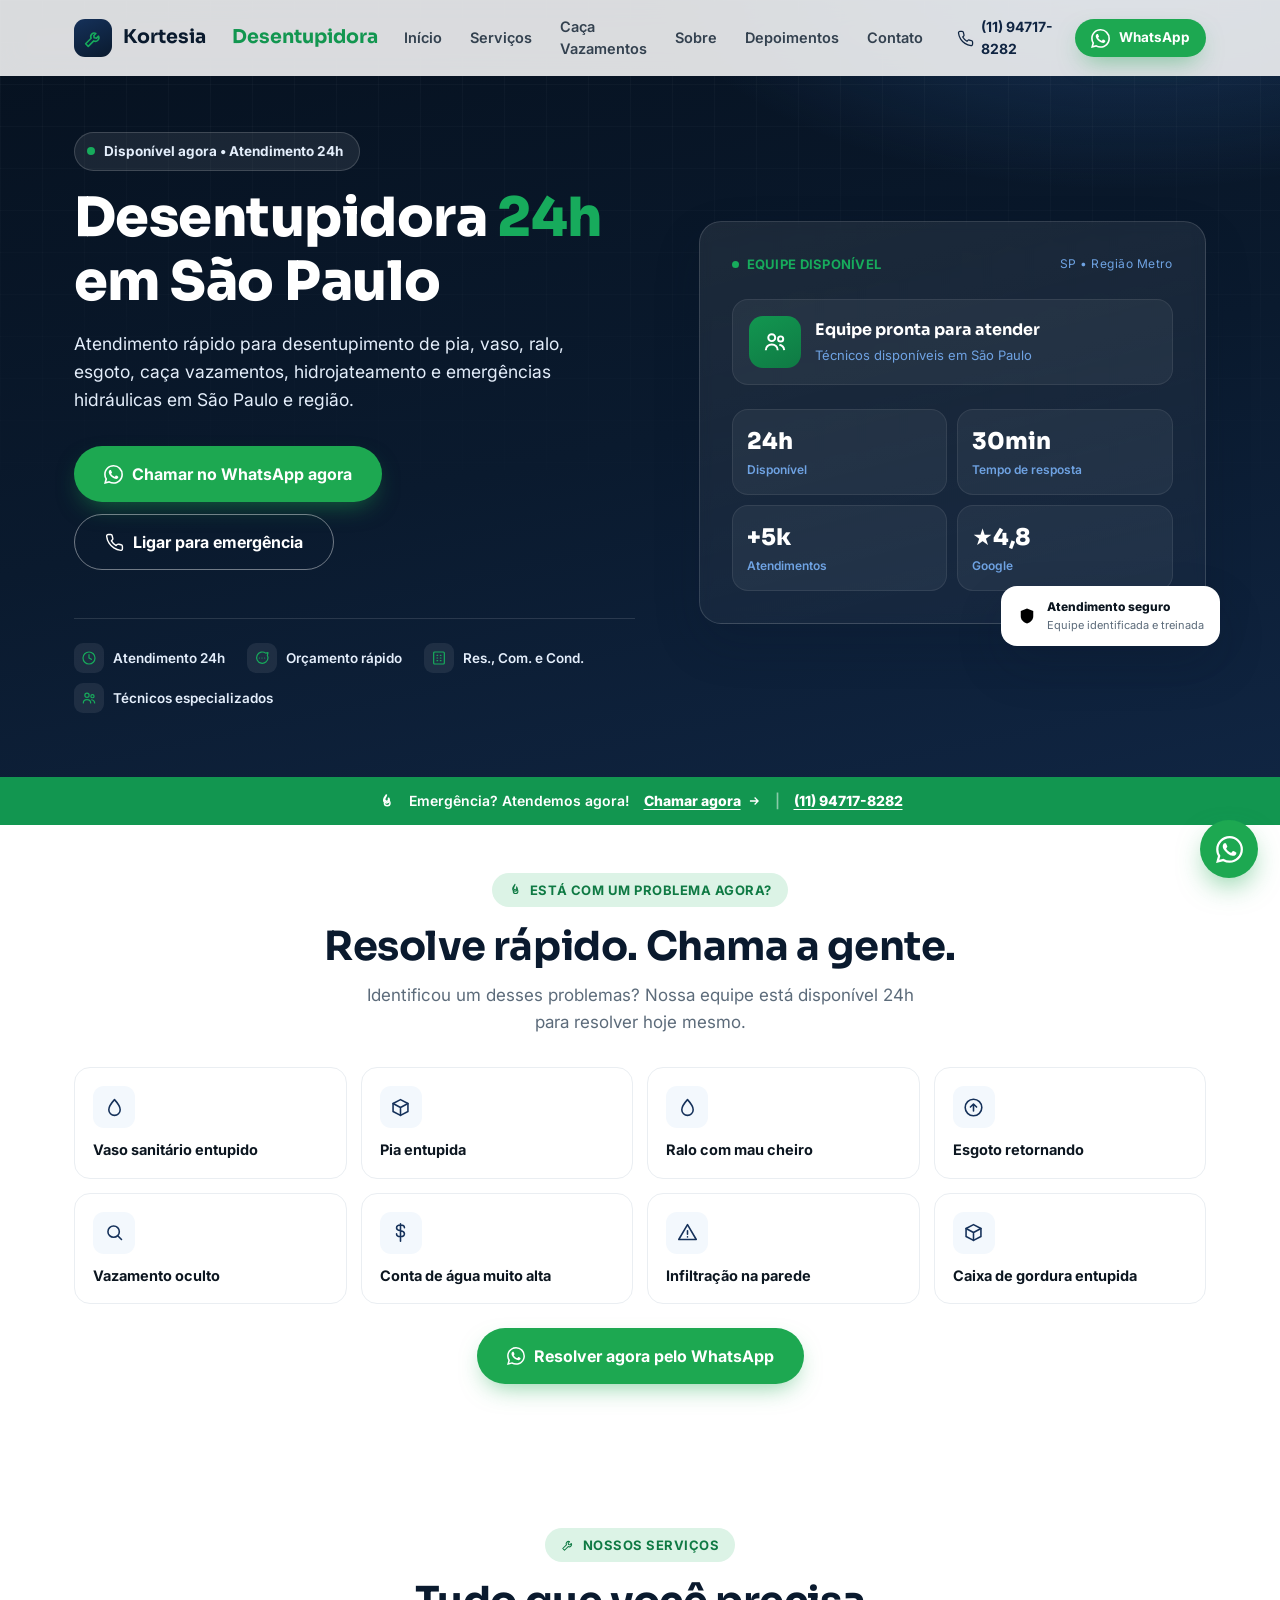
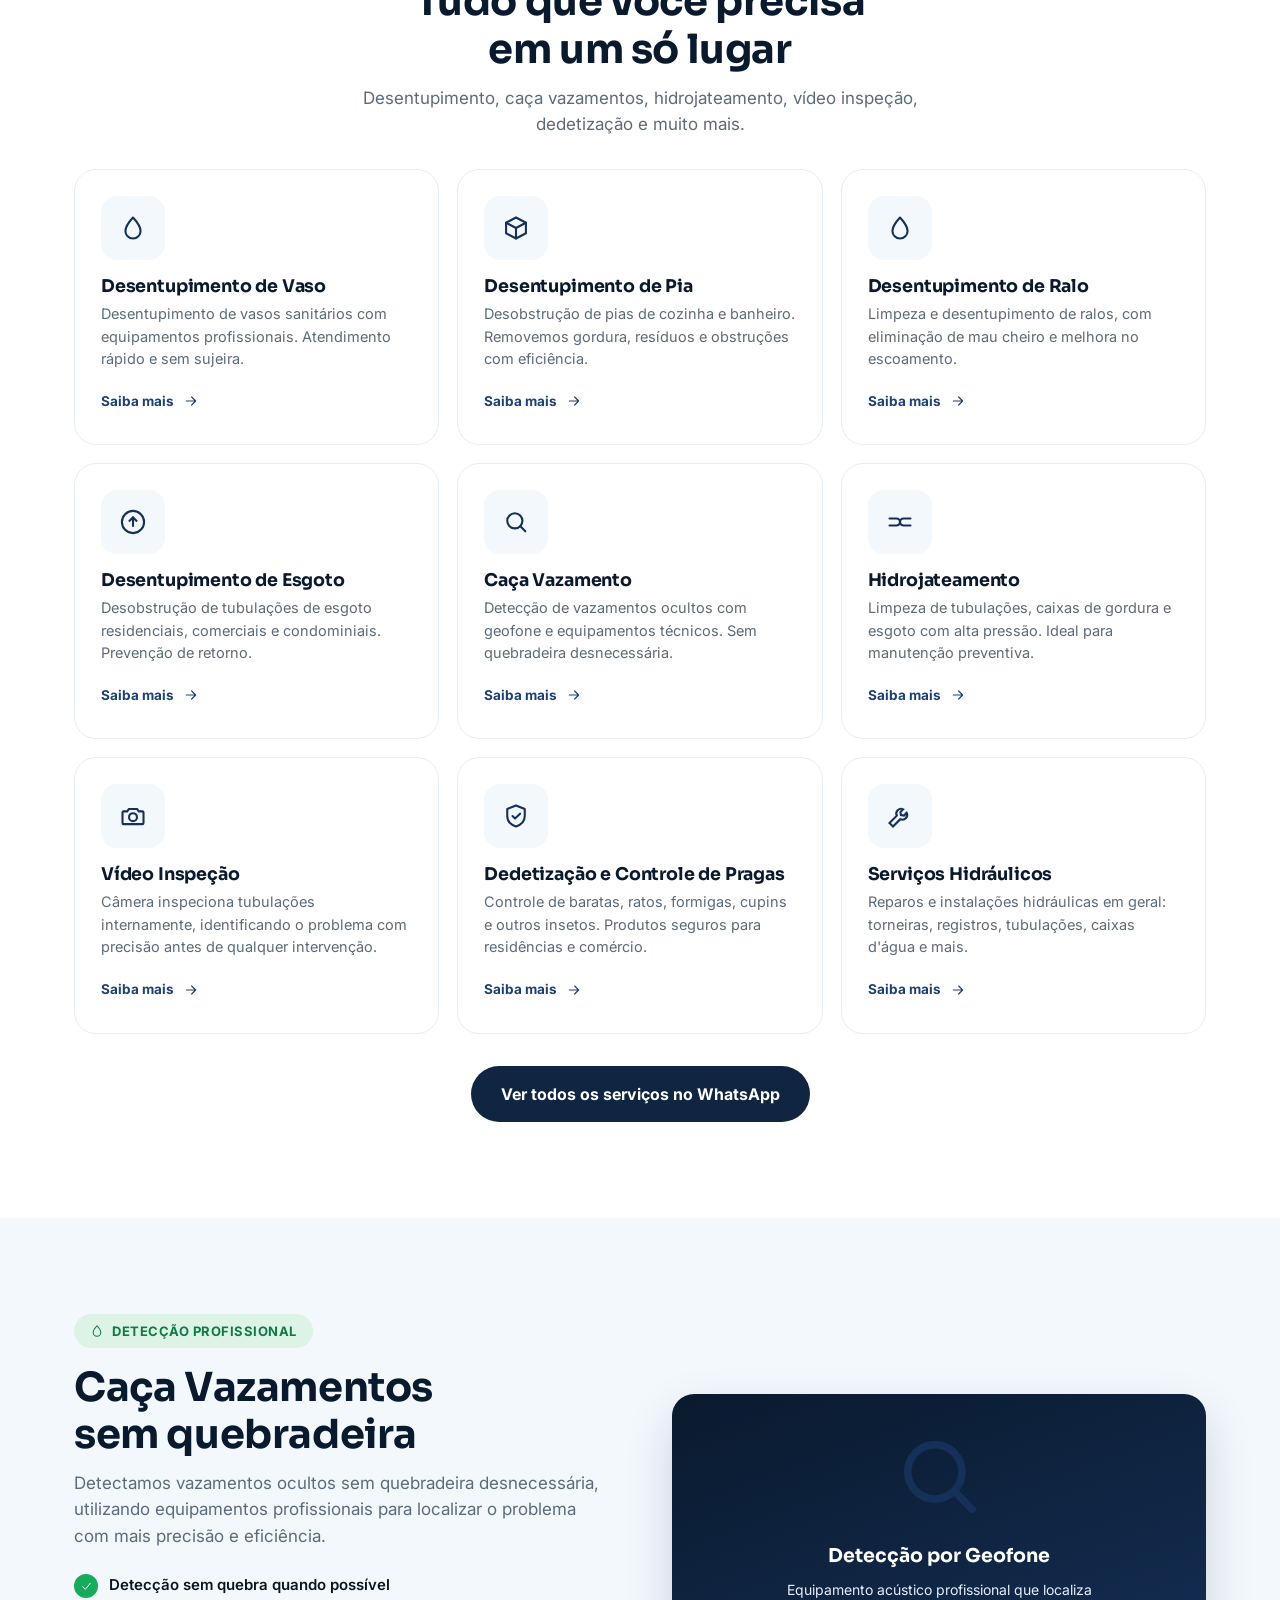
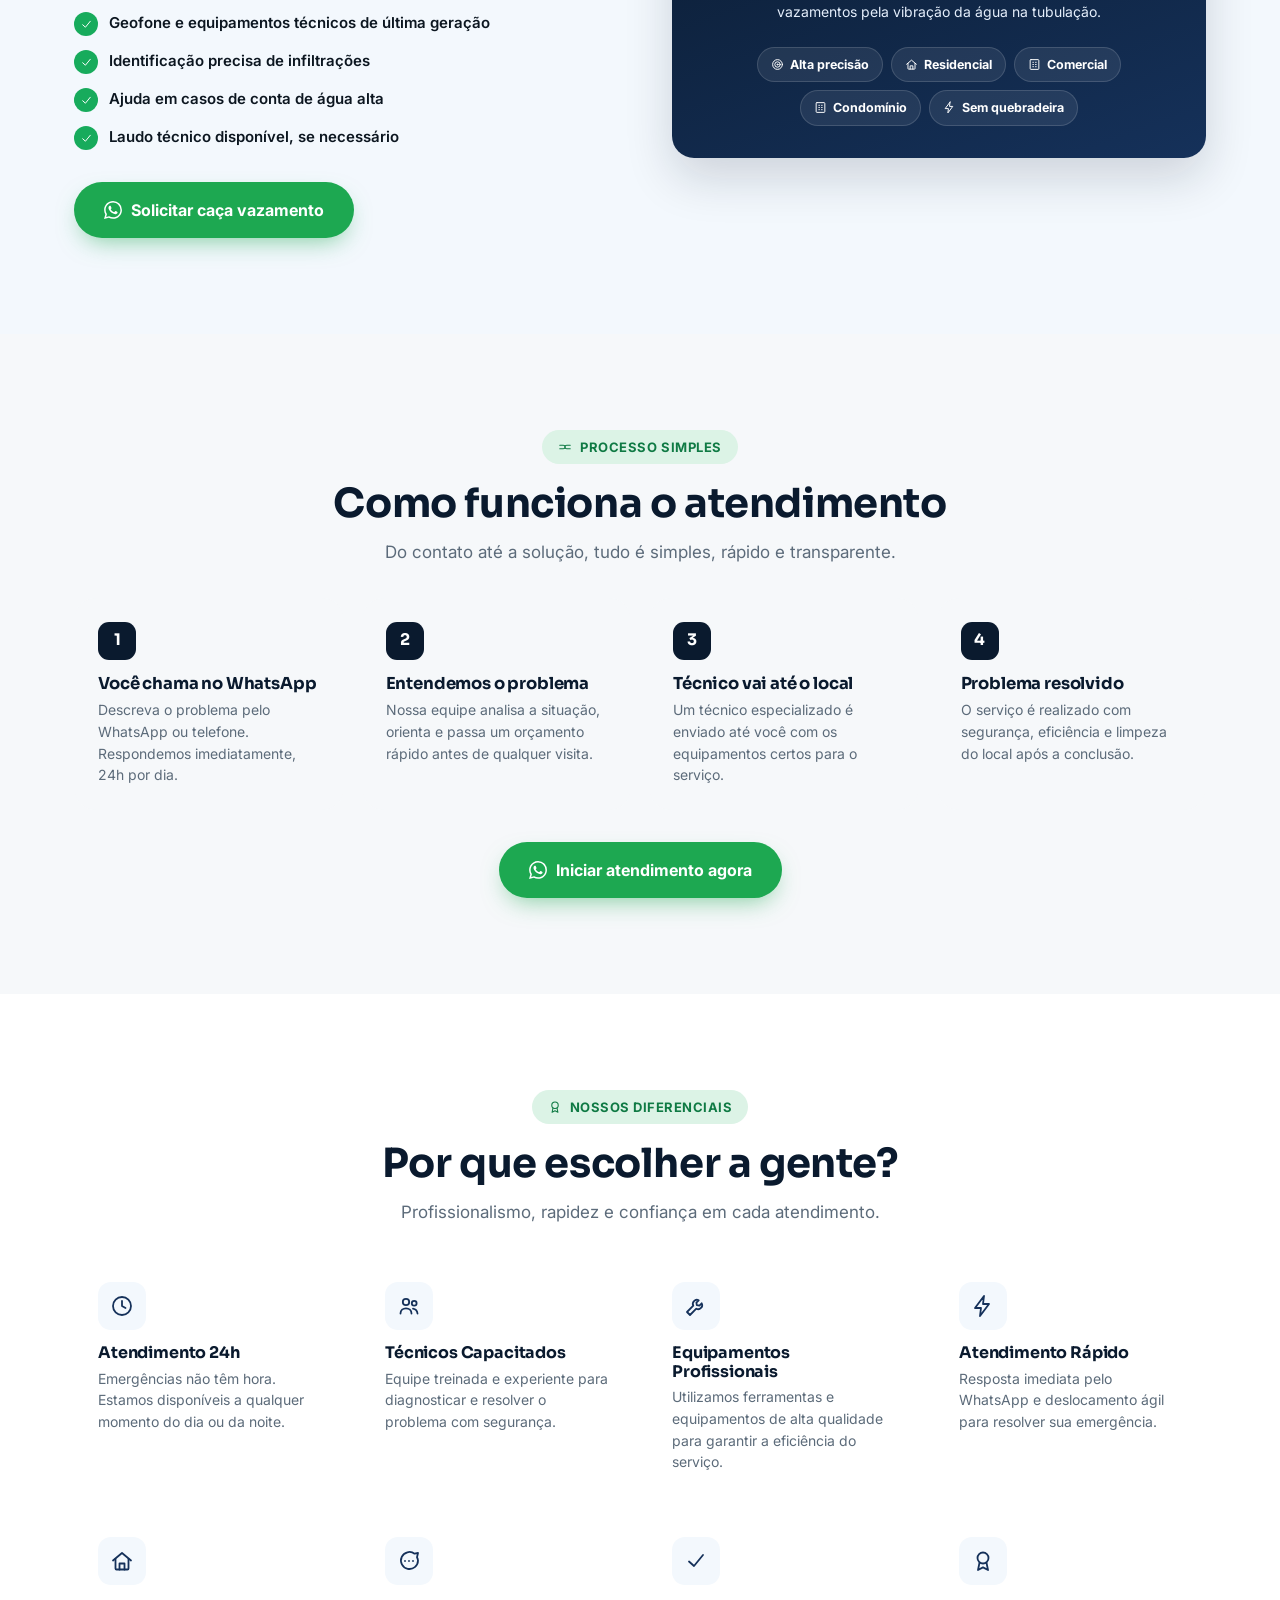
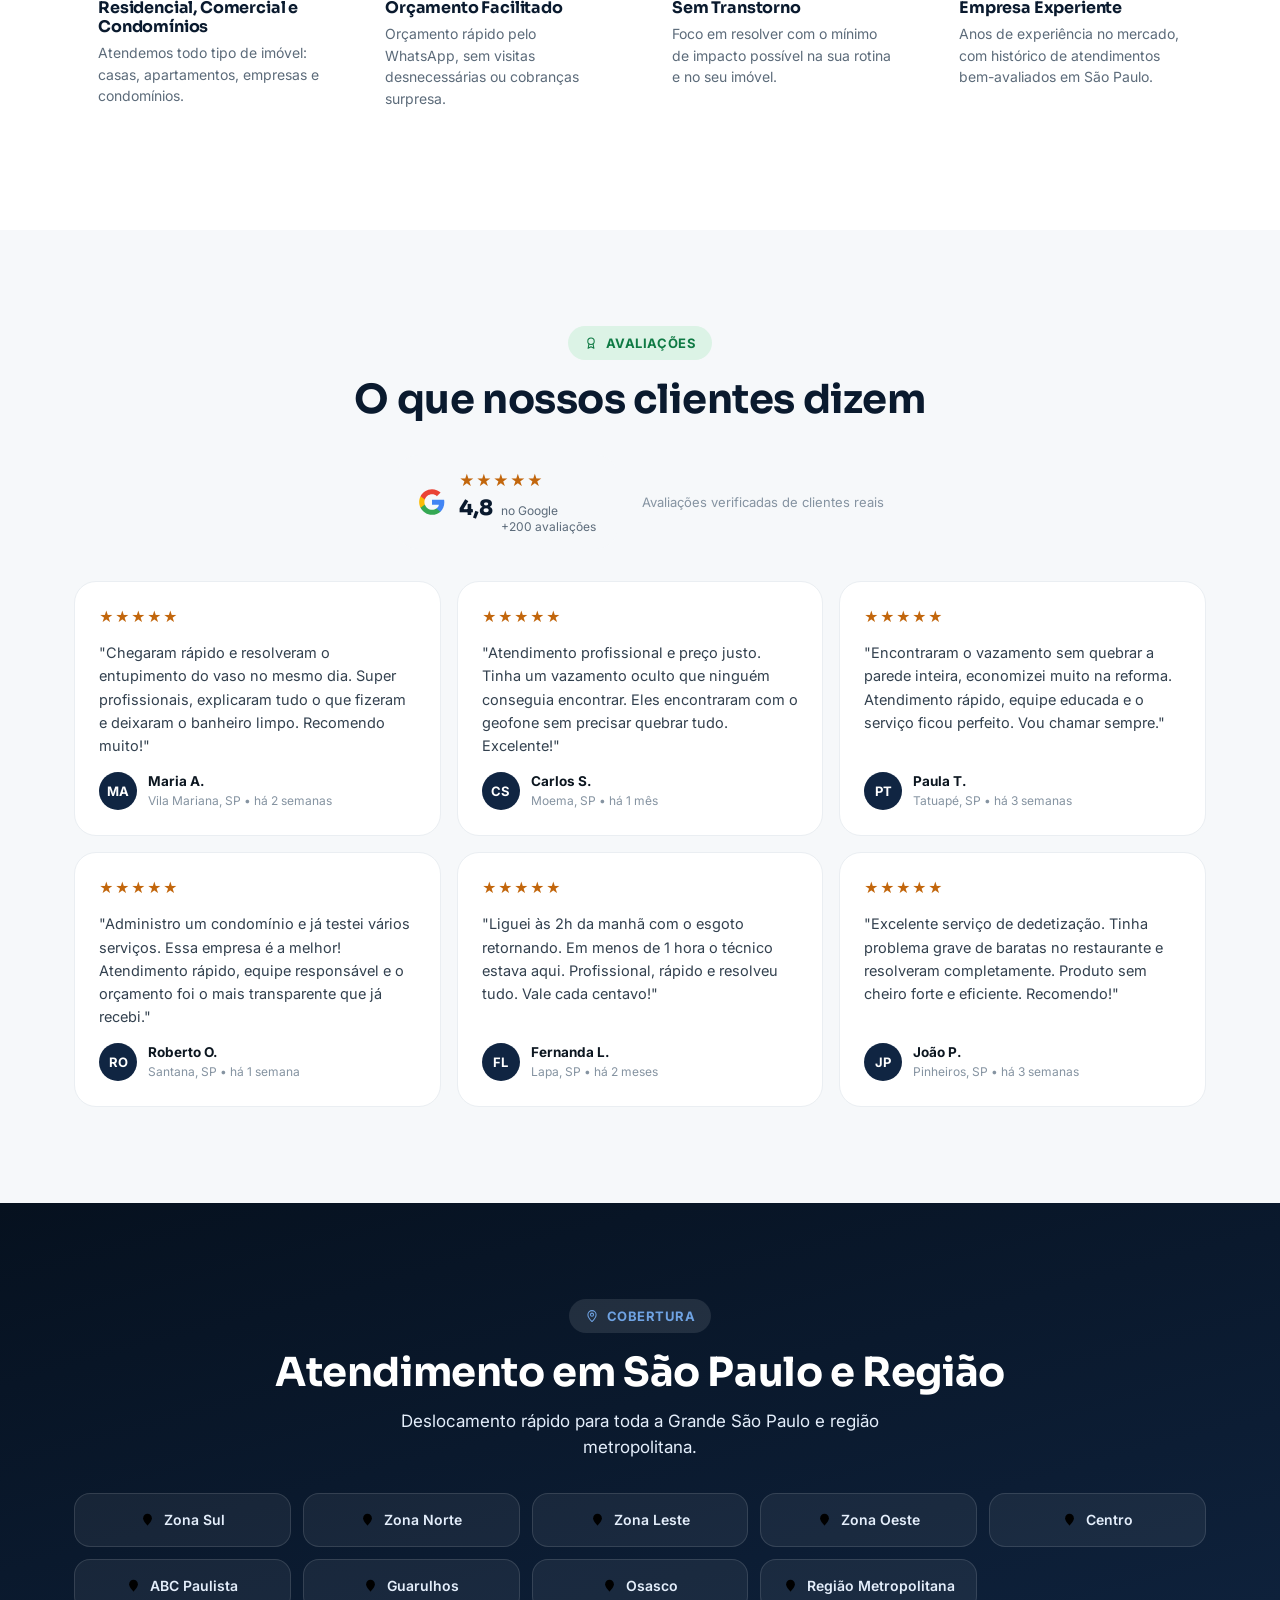
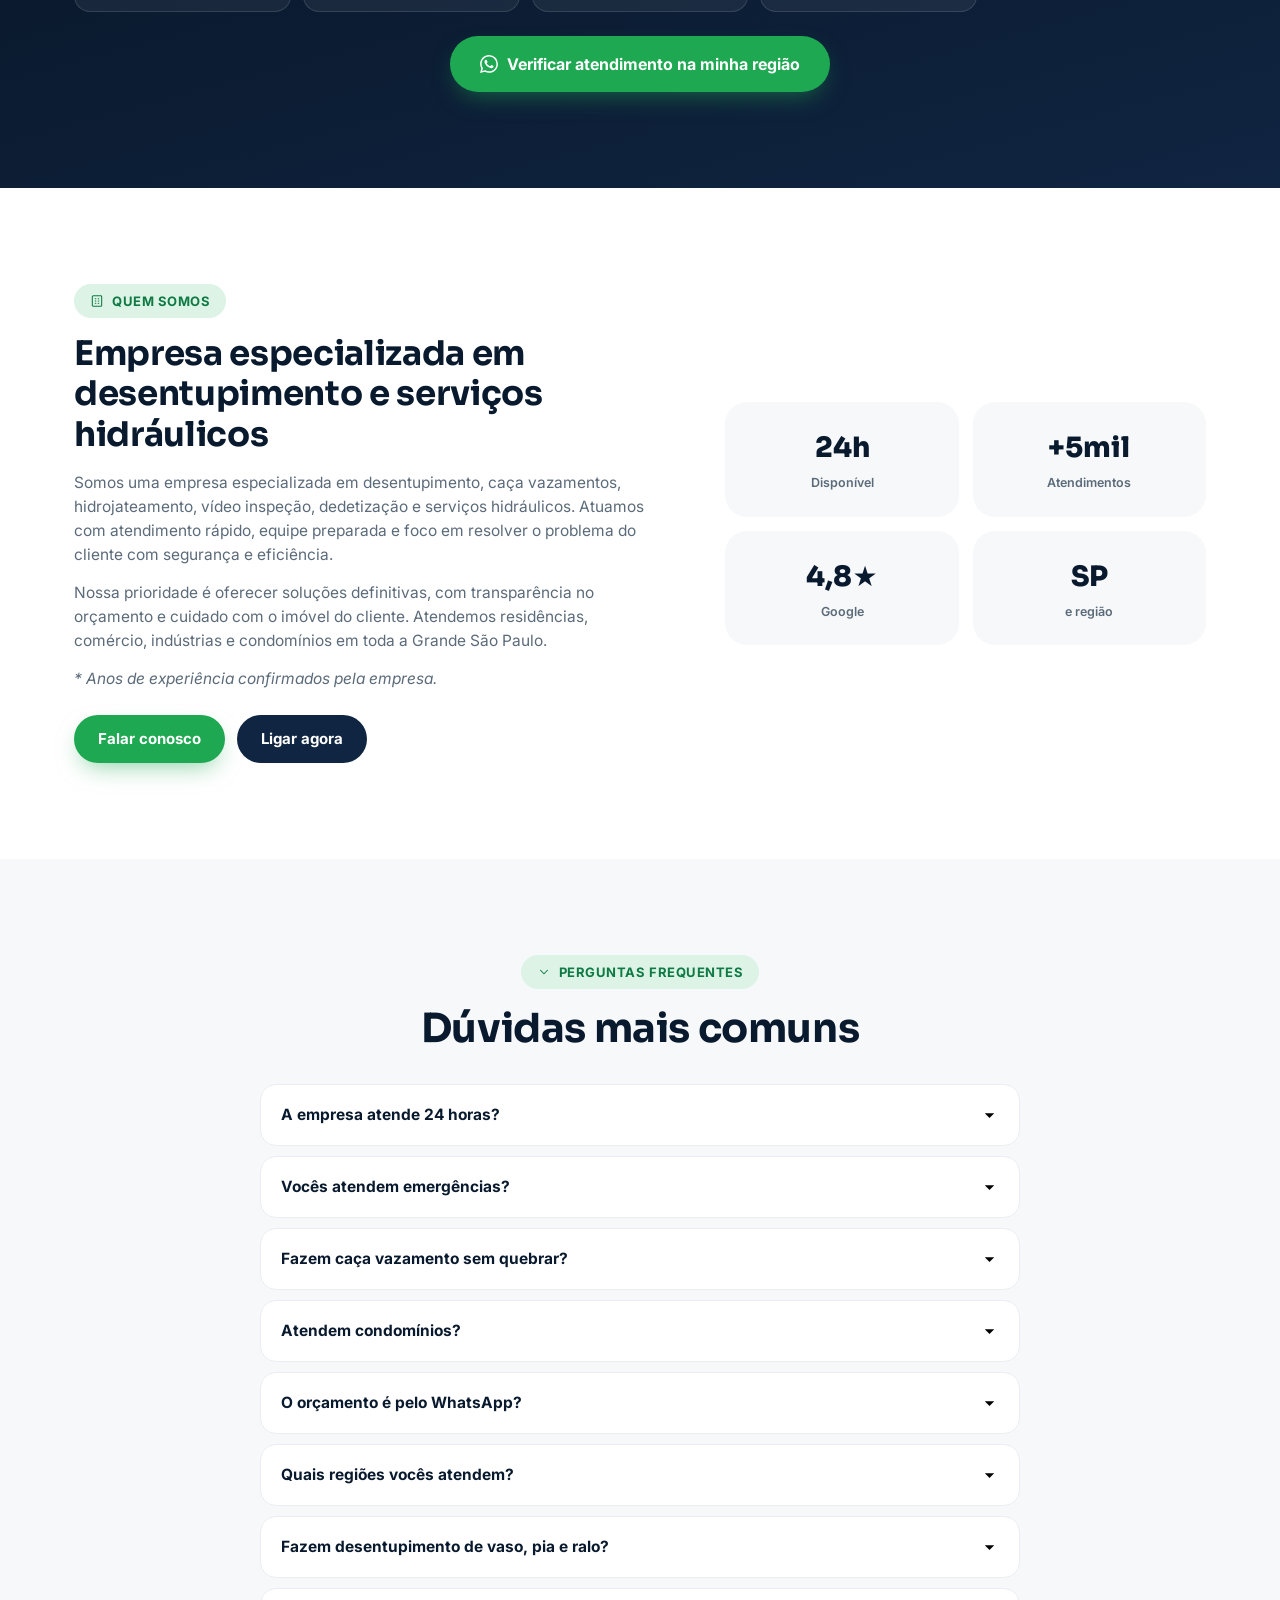
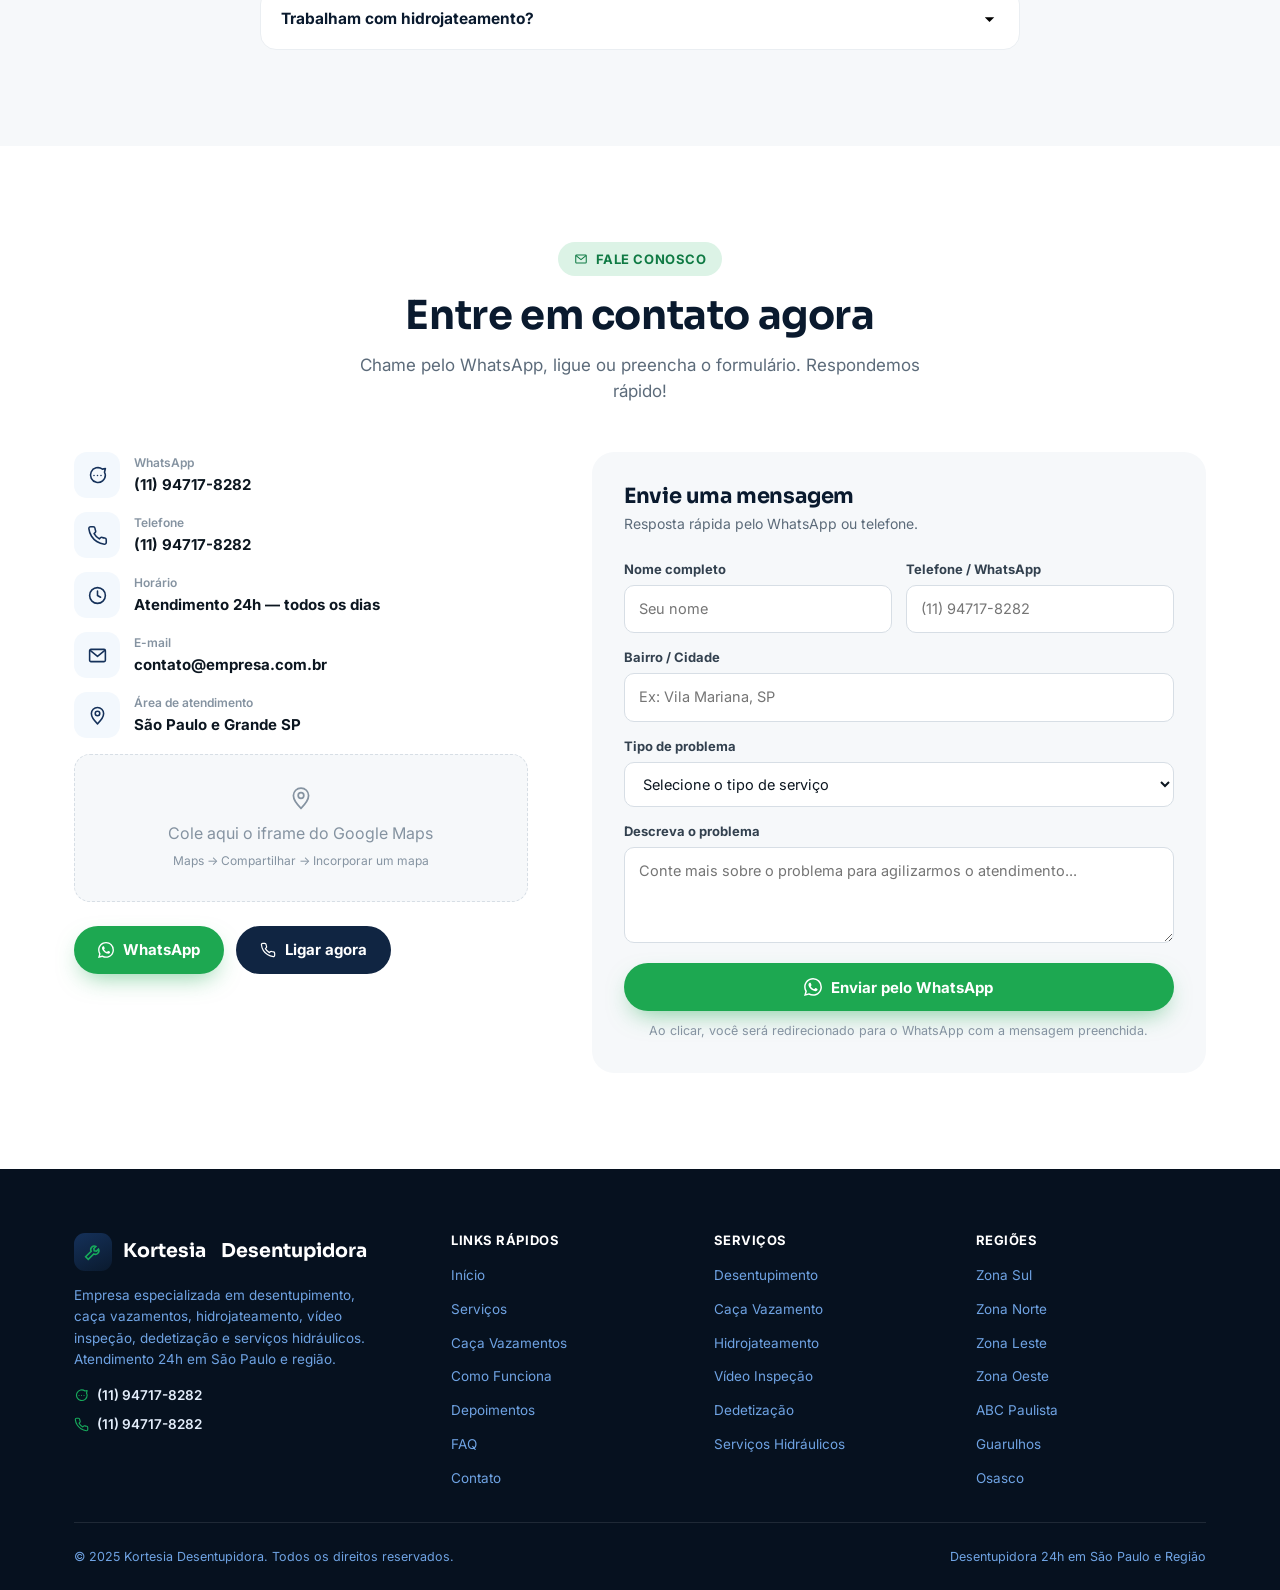
==== commit 25224a1c: "feat: add paginas de serviços" ====
--- a/index.html
+++ b/index.html
@@ -240,67 +240,67 @@
     </div>
 
     <div class="services-grid reveal-stagger reveal">
-      <div class="service-card">
+      <div class="service-card" style="--bg: url('./assets/img/servicos/desentupimento-vaso.png');">
         <div class="service-icon-wrap"><svg class="ico"><use href="#i-droplet"/></svg></div>
         <h3>Desentupimento de Vaso</h3>
         <p>Desentupimento de vasos sanitários com equipamentos profissionais. Atendimento rápido e sem sujeira.</p>
-        <a href="#" data-whatsapp-message="Preciso de desentupimento de vaso sanitário." class="btn btn-ghost btn-sm" target="_blank" rel="noopener">Solicitar atendimento <svg class="ico"><use href="#i-arrow-right"/></svg></a>
-      </div>
-
-      <div class="service-card">
+        <a href="./pages/desentupimento-vaso.html" class="btn btn-ghost btn-sm">Saiba mais <svg class="ico"><use href="#i-arrow-right"/></svg></a>
+      </div>
+
+      <div class="service-card" style="--bg: url('./assets/img/servicos/desentupimento-pia.png');">
         <div class="service-icon-wrap"><svg class="ico"><use href="#i-box"/></svg></div>
         <h3>Desentupimento de Pia</h3>
         <p>Desobstrução de pias de cozinha e banheiro. Removemos gordura, resíduos e obstruções com eficiência.</p>
-        <a href="#" data-whatsapp-message="Preciso de desentupimento de pia." class="btn btn-ghost btn-sm" target="_blank" rel="noopener">Solicitar atendimento <svg class="ico"><use href="#i-arrow-right"/></svg></a>
-      </div>
-
-      <div class="service-card">
+        <a href="./pages/desentupimento-pia.html" class="btn btn-ghost btn-sm">Saiba mais <svg class="ico"><use href="#i-arrow-right"/></svg></a>
+      </div>
+
+      <div class="service-card" style="--bg: url('./assets/img/servicos/desentupimento-ralo.png');">
         <div class="service-icon-wrap"><svg class="ico"><use href="#i-droplet"/></svg></div>
         <h3>Desentupimento de Ralo</h3>
         <p>Limpeza e desentupimento de ralos, com eliminação de mau cheiro e melhora no escoamento.</p>
-        <a href="#" data-whatsapp-message="Preciso de desentupimento de ralo." class="btn btn-ghost btn-sm" target="_blank" rel="noopener">Solicitar atendimento <svg class="ico"><use href="#i-arrow-right"/></svg></a>
-      </div>
-
-      <div class="service-card">
+        <a href="./pages/desentupimento-ralo.html" class="btn btn-ghost btn-sm">Saiba mais <svg class="ico"><use href="#i-arrow-right"/></svg></a>
+      </div>
+
+      <div class="service-card" style="--bg: url('./assets/img/servicos/desentupimento-esgoto.png');">
         <div class="service-icon-wrap"><svg class="u-inline-style-11"><use href="#i-arrowup"/></svg></div>
         <h3>Desentupimento de Esgoto</h3>
         <p>Desobstrução de tubulações de esgoto residenciais, comerciais e condominiais. Prevenção de retorno.</p>
-        <a href="#" data-whatsapp-message="Preciso de desentupimento de esgoto." class="btn btn-ghost btn-sm" target="_blank" rel="noopener">Solicitar atendimento <svg class="ico"><use href="#i-arrow-right"/></svg></a>
-      </div>
-
-      <div class="service-card">
+        <a href="./pages/desentupimento-esgoto.html" class="btn btn-ghost btn-sm">Saiba mais <svg class="ico"><use href="#i-arrow-right"/></svg></a>
+      </div>
+
+      <div class="service-card" style="--bg: url('./assets/img/servicos/caca-vazamento.png');">
         <div class="service-icon-wrap"><svg class="ico"><use href="#i-search"/></svg></div>
         <h3>Caça Vazamento</h3>
         <p>Detecção de vazamentos ocultos com geofone e equipamentos técnicos. Sem quebradeira desnecessária.</p>
-        <a href="#" data-whatsapp-message="Preciso de caça vazamento." class="btn btn-ghost btn-sm" target="_blank" rel="noopener">Solicitar atendimento <svg class="ico"><use href="#i-arrow-right"/></svg></a>
-      </div>
-
-      <div class="service-card">
+        <a href="./pages/caca-vazamento.html" class="btn btn-ghost btn-sm">Saiba mais <svg class="ico"><use href="#i-arrow-right"/></svg></a>
+      </div>
+
+      <div class="service-card" style="--bg: url('./assets/img/servicos/hidrojateamento.png');">
         <div class="service-icon-wrap"><svg class="ico"><use href="#i-cpipe"/></svg></div>
         <h3>Hidrojateamento</h3>
         <p>Limpeza de tubulações, caixas de gordura e esgoto com alta pressão. Ideal para manutenção preventiva.</p>
-        <a href="#" data-whatsapp-message="Preciso de hidrojateamento." class="btn btn-ghost btn-sm" target="_blank" rel="noopener">Solicitar atendimento <svg class="ico"><use href="#i-arrow-right"/></svg></a>
-      </div>
-
-      <div class="service-card">
+        <a href="./pages/hidrojateamento.html" class="btn btn-ghost btn-sm">Saiba mais <svg class="ico"><use href="#i-arrow-right"/></svg></a>
+      </div>
+
+      <div class="service-card" style="--bg: url('./assets/img/servicos/video-inspecao.png');">
         <div class="service-icon-wrap"><svg class="u-inline-style-11"><use href="#i-camera"/></svg></div>
         <h3>Vídeo Inspeção</h3>
         <p>Câmera inspeciona tubulações internamente, identificando o problema com precisão antes de qualquer intervenção.</p>
-        <a href="#" data-whatsapp-message="Preciso de vídeo inspeção." class="btn btn-ghost btn-sm" target="_blank" rel="noopener">Solicitar atendimento <svg class="ico"><use href="#i-arrow-right"/></svg></a>
-      </div>
-
-      <div class="service-card">
+        <a href="./pages/video-inspecao.html" class="btn btn-ghost btn-sm">Saiba mais <svg class="ico"><use href="#i-arrow-right"/></svg></a>
+      </div>
+
+      <div class="service-card" style="--bg: url('./assets/img/servicos/dedetizacao.png');">
         <div class="service-icon-wrap"><svg class="ico"><use href="#i-shield"/></svg></div>
         <h3>Dedetização e Controle de Pragas</h3>
         <p>Controle de baratas, ratos, formigas, cupins e outros insetos. Produtos seguros para residências e comércio.</p>
-        <a href="#" data-whatsapp-message="Preciso de dedetização." class="btn btn-ghost btn-sm" target="_blank" rel="noopener">Solicitar atendimento <svg class="ico"><use href="#i-arrow-right"/></svg></a>
-      </div>
-
-      <div class="service-card">
+        <a href="./pages/dedetizacao.html" class="btn btn-ghost btn-sm">Saiba mais <svg class="ico"><use href="#i-arrow-right"/></svg></a>
+      </div>
+
+      <div class="service-card" style="--bg: url('./assets/img/servicos/servicos-hidraulicos.png');">
         <div class="service-icon-wrap"><svg class="u-inline-style-11"><use href="#i-tool"/></svg></div>
         <h3>Serviços Hidráulicos</h3>
         <p>Reparos e instalações hidráulicas em geral: torneiras, registros, tubulações, caixas d'água e mais.</p>
-        <a href="#" data-whatsapp-message="Preciso de serviços hidráulicos." class="btn btn-ghost btn-sm" target="_blank" rel="noopener">Solicitar atendimento <svg class="ico"><use href="#i-arrow-right"/></svg></a>
+        <a href="./pages/servicos-hidraulicos.html" class="btn btn-ghost btn-sm">Saiba mais <svg class="ico"><use href="#i-arrow-right"/></svg></a>
       </div>
     </div>
 
--- a/src/css/home.css
+++ b/src/css/home.css
@@ -100,17 +100,105 @@
 
 
 .service-card{
-  background:var(--white); border:1px solid var(--ink-100); border-radius:var(--radius-lg);
-  padding:var(--space-md); position:relative; overflow:hidden;
-  transition:transform var(--dur) var(--ease), box-shadow var(--dur) var(--ease);
-}
-.service-card:hover{transform:translateY(-4px); box-shadow:var(--shadow-card);}
-.service-card::before{content:"";position:absolute; top:0;left:0;right:0;height:3px; background:linear-gradient(90deg,var(--signal-500),var(--blue-400)); opacity:0; transition:opacity var(--dur);}
-.service-card:hover::before{opacity:1;}
-.service-icon-wrap{width:64px;height:64px; border-radius:16px; background:var(--blue-50); display:flex; align-items:center; justify-content:center; margin-bottom:var(--space-sm); overflow:hidden;}
-.service-icon-wrap svg{width:28px;height:28px; color:var(--navy-700);}
-.service-card h3{font-size:17.5px; margin-bottom:6px;}
-.service-card p{color:var(--ink-500); font-size:14.5px; margin-bottom:14px;}
+  position:relative;
+  overflow:hidden;
+  border-radius:22px;
+  padding:26px;
+  background:var(--white);
+  border:1px solid #e5edf5;
+  min-height:270px;
+  transition:all 0.35s ease;
+}
+
+.service-card::before{
+  content:"";
+  position:absolute;
+  inset:0;
+  background-image:var(--bg);
+  background-size:cover;
+  background-position:center;
+  opacity:0;
+  transform:scale(1.08);
+  transition:opacity 0.35s ease, transform 0.35s ease;
+  z-index:1;
+}
+
+.service-card::after{
+  content:"";
+  position:absolute;
+  inset:0;
+  background:linear-gradient(180deg, rgba(2,20,45,.55), rgba(2,20,45,.88));
+  opacity:0;
+  transition:opacity 0.35s ease;
+  z-index:2;
+}
+
+.service-card h3,
+.service-card p,
+.service-card a,
+.service-card .service-icon-wrap{
+  position:relative;
+  z-index:3;
+}
+
+.service-card:hover{
+  transform:translateY(-6px);
+  border-color:transparent;
+  box-shadow:0 18px 45px rgba(0,31,84,.18);
+}
+
+.service-card:hover::before{
+  opacity:1;
+  transform:scale(1);
+}
+
+.service-card:hover::after{opacity:1;}
+
+.service-card:hover h3,
+.service-card:hover p,
+.service-card:hover a{color:var(--white);}
+
+.service-card:hover a.btn-ghost:hover{color:var(--white);}
+
+.service-card:hover .service-icon-wrap{
+  background:rgba(255,255,255,.16);
+  color:var(--white);
+}
+
+.service-card:hover .service-icon-wrap svg{color:var(--white);}
+
+.service-icon-wrap{
+  width:64px;
+  height:64px;
+  border-radius:16px;
+  background:var(--blue-50);
+  display:flex;
+  align-items:center;
+  justify-content:center;
+  margin-bottom:var(--space-sm);
+  overflow:hidden;
+  transition:background 0.35s ease, color 0.35s ease;
+}
+
+.service-icon-wrap svg{
+  width:28px;
+  height:28px;
+  color:var(--navy-700);
+  transition:color 0.35s ease;
+}
+
+.service-card h3{
+  font-size:17.5px;
+  margin-bottom:6px;
+  transition:color 0.35s ease;
+}
+
+.service-card p{
+  color:var(--ink-500);
+  font-size:14.5px;
+  margin-bottom:14px;
+  transition:color 0.35s ease;
+}
 
 #leak{background:var(--blue-50);}
 .leak-inner{display:grid; grid-template-columns:1fr 1fr; gap:var(--space-2xl); align-items:center;}
